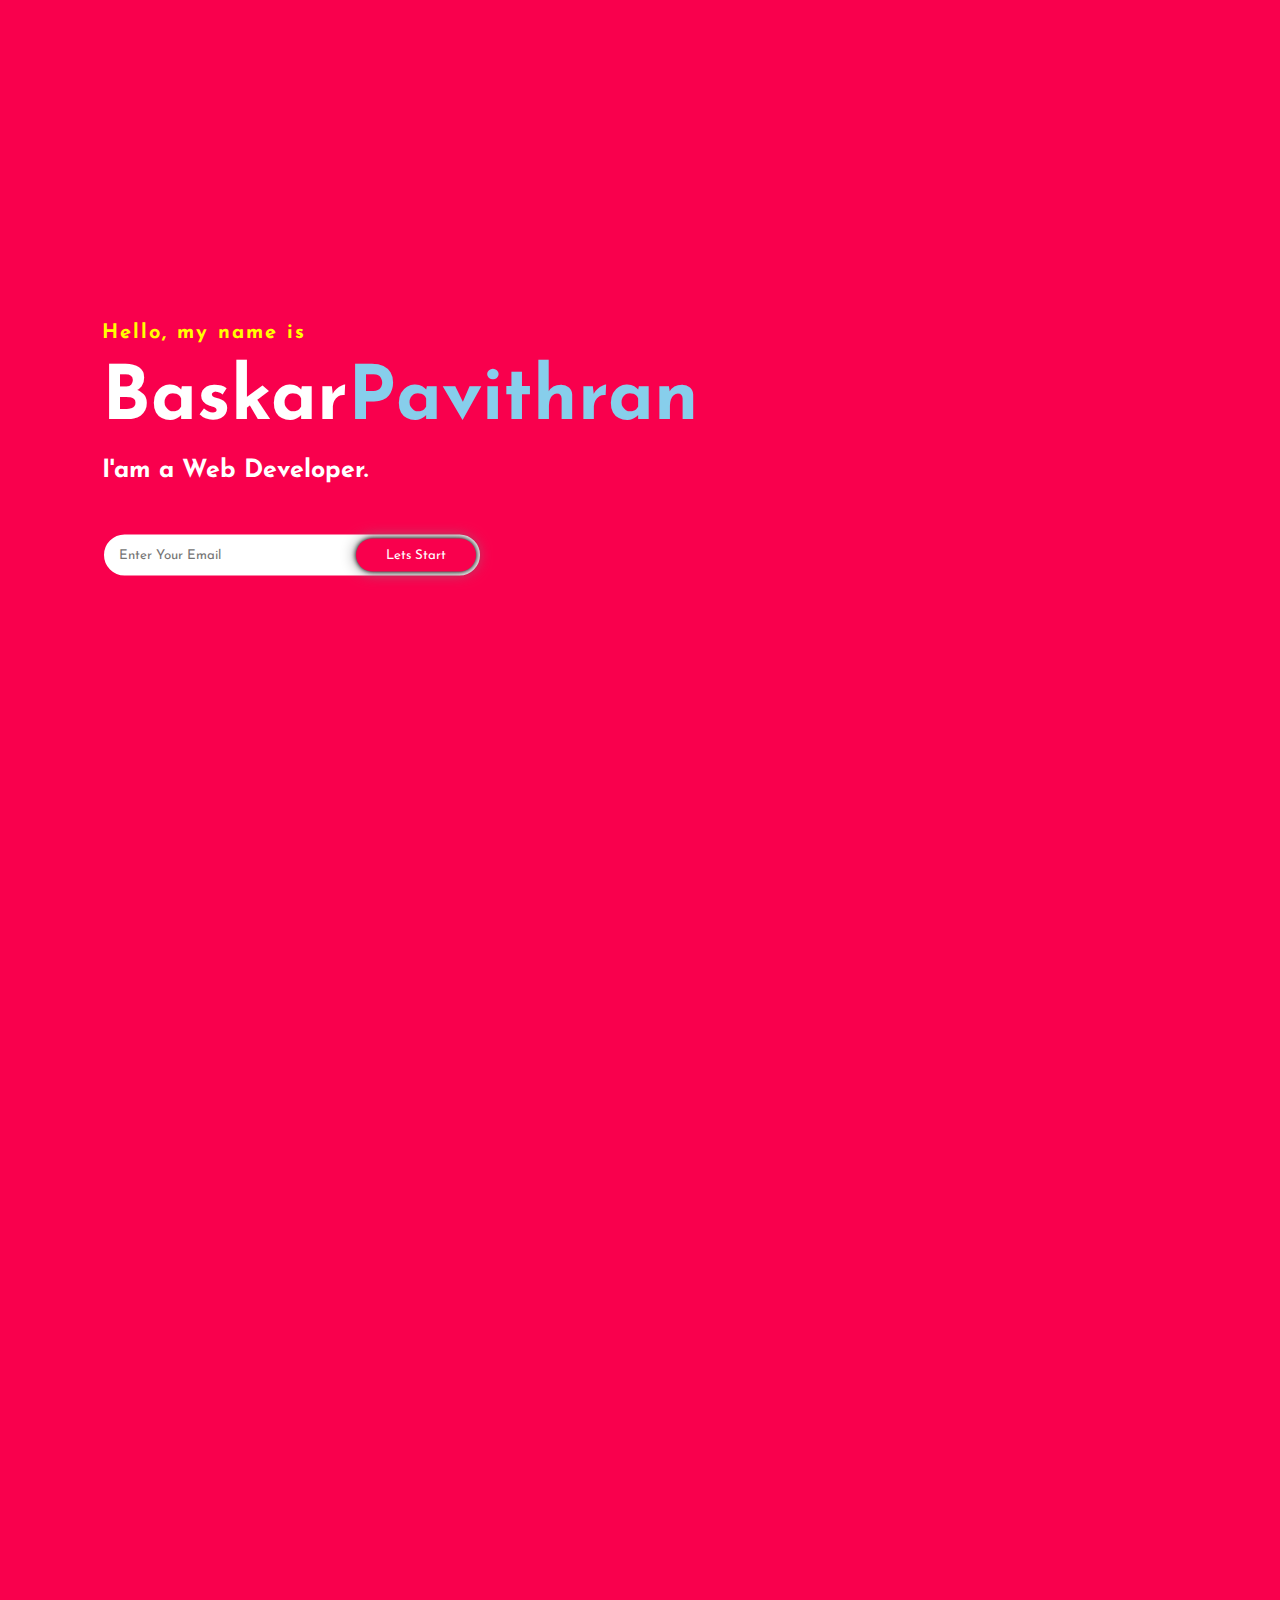
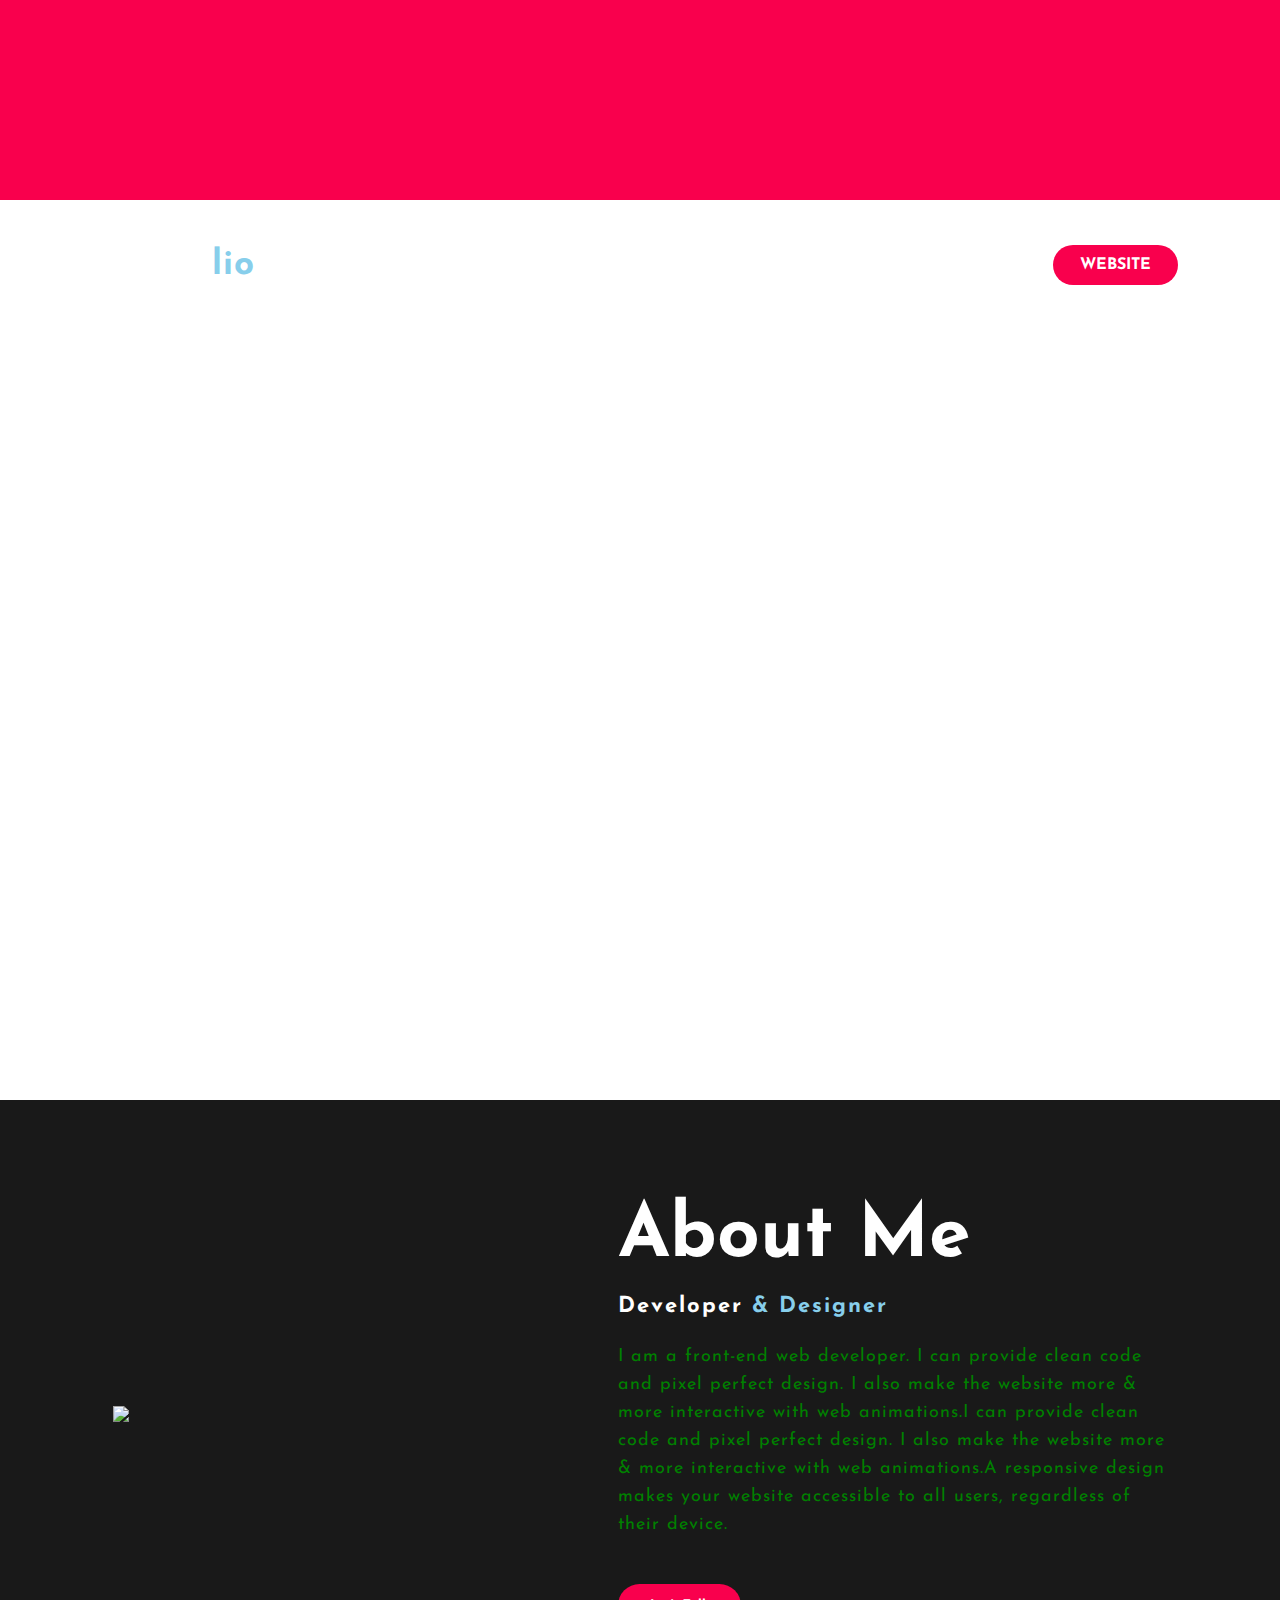
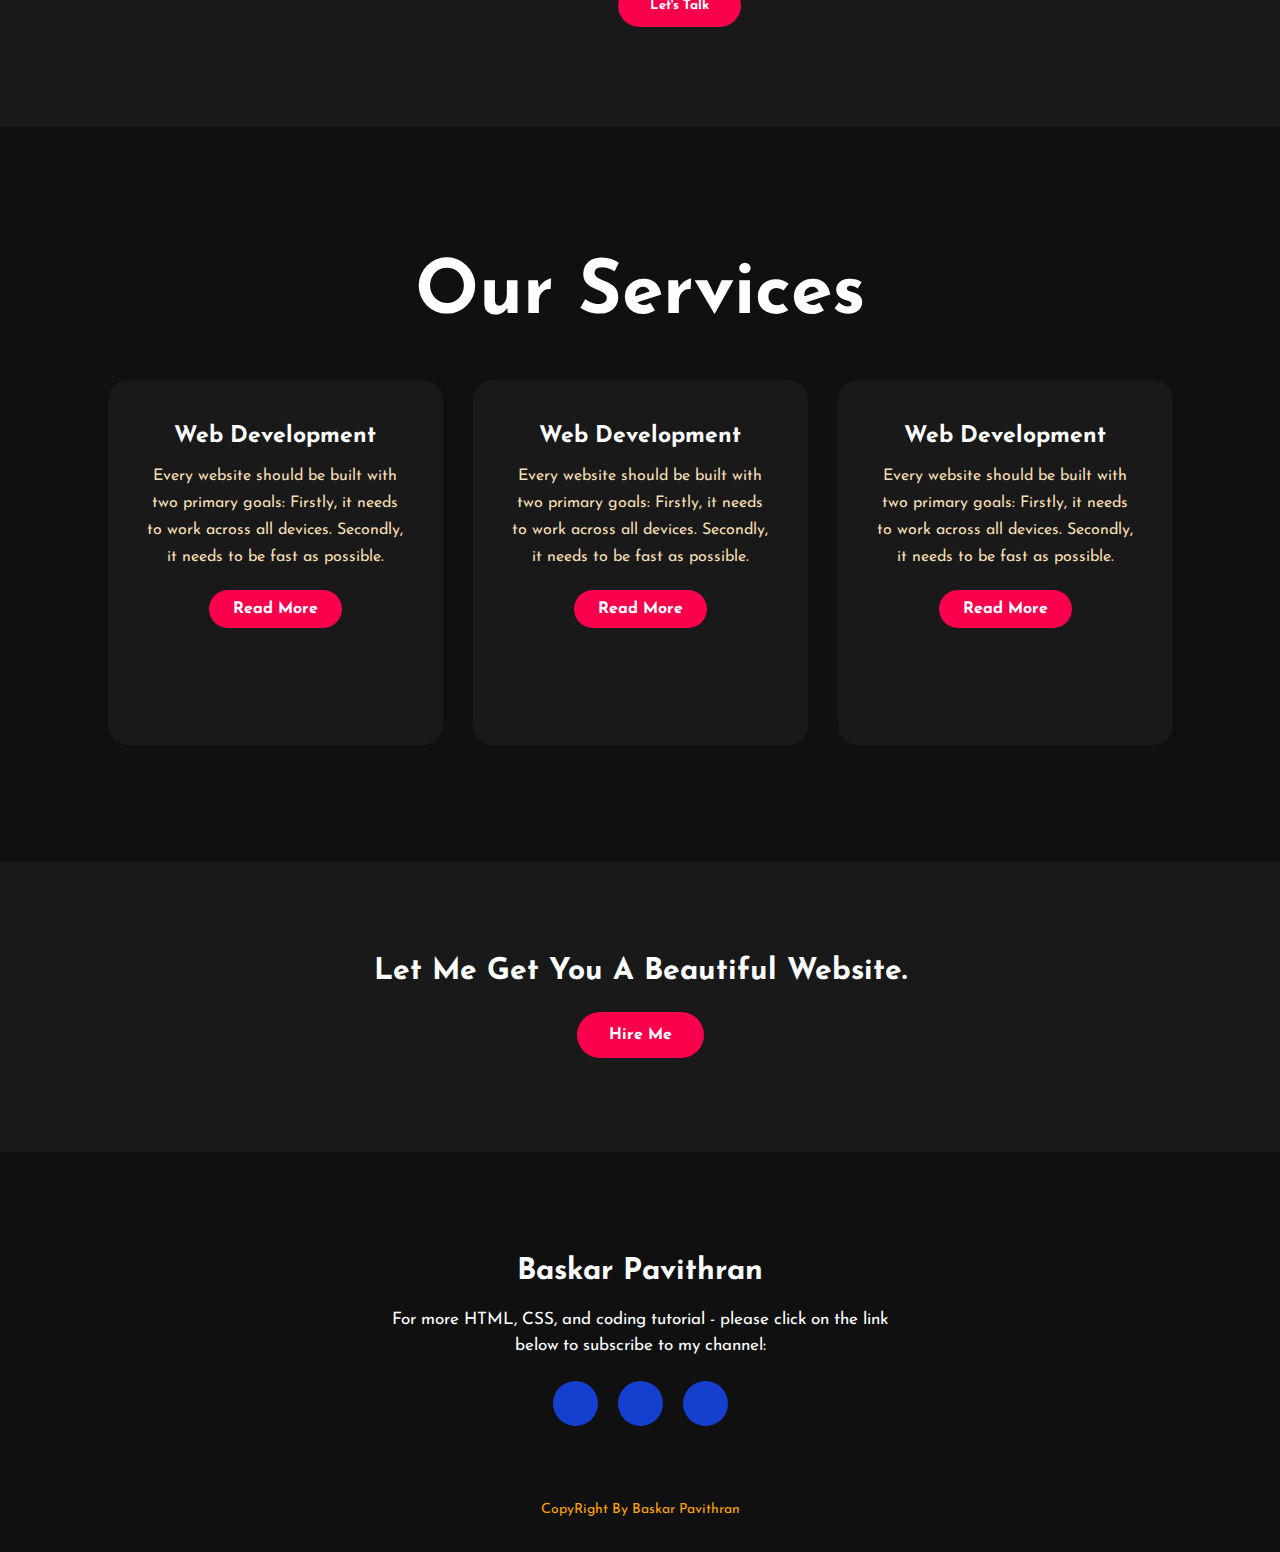
==== index.html @ 97db80b8 "Update index.html" ====
<!DOCTYPE html>
<html>
<head>
	<title>Portfolio website</title>
	<link rel="stylesheet" type="text/css" href="css/style.css">

	<link rel="preconnect" href="https://fonts.gstatic.com">
 <div id="particles-js"></div>
 <div id="particles-js"></div>
<script type="text/javascript" src="particles.js"></script>
<script type="text/javascript" src="app.js"></script>
	 <link href="https://fonts.googleapis.com/css2?family=Josefin+Sans:ital,wght@0,100;0,200;0,300;0,400;0,500;0,600;0,700;1,100;1,200;1,300;1,400;1,500;1,600;1,700&display=swap" rel="stylesheet">
 
  <link rel="stylesheet" href="https://cdnjs.cloudflare.com/ajax/libs/font-awesome/5.15.3/css/all.min.css" integrity="sha512-iBBXm8fW90+nuLcSKlbmrPcLa0OT92xO1BIsZ+ywDWZCvqsWgccV3gFoRBv0z+8dLJgyAHIhR35VZc2oM/gI1w==" crossorigin="anonymous" referrerpolicy="no-referrer" />

</head>
<body>
	<!----hero Section start---->

	<div class="hero">
		<nav>
			<h2 class="logo">Portfo<span>lio</span></h2>
			<ul>
				<li><a href="#">Home</a></li>
				<li><a href="#">About Us</a></li>
				<li><a href="#">Services</a></li>
				<li><a href="#">Skills</a></li>
				<li><a href="#">Contact Us</a></li>
			</ul>
			<a href="#" class="btn">WEBSITE</a>
		</nav>

		<div class="content">
			<h4>Hello, my name is</h4>
			<h1>Baskar<span>Pavithran</span></h1>
			<h3>I'am a Web Developer.</h3>
			<div class="newslatter">
				<form>
					<input type="email" name="email" id="mail" placeholder="Enter Your Email">
					<input type="submit" name="submit" value="Lets Start">
				</form>
			</div>
		</div>
	</div>

	<!----About section start---->
	<section class="about">
		<div class="main">
			<img src="img/main-img.JPEG">
			<div class="about-text">
				<h2>About Me</h2>
				<h5>Developer <span>& Designer</span></h5>
				<p>I am a front-end web developer. I can provide clean code and pixel perfect design. I also make the website more & more interactive with web animations.I can provide clean code and pixel perfect design. I also make the website more & more interactive with web animations.A responsive design makes your website accessible to all users, regardless of their device.</p>
				<button type="button">Let's Talk</button>
			</div>
		</div>
	</section>

	<!-----service section start----------->
	<div class="service">
		<div class="title">
			<h2>Our Services</h2>
		</div>

		<div class="box">
			<div class="card">
				<i class="fas fa-bars"></i>
				<h5>Web Development</h5>
				<div class="pra">
					<p>Every website should be built with two primary goals: Firstly, it needs to work across all devices. Secondly, it needs to be fast as possible.</p>

					<p style="text-align: center;">
						<a class="button" href="#">Read More</a>
					</p>
				</div>
			</div>

			<div class="card">
				<i class="far fa-user"></i>
				<h5>Web Development</h5>
				<div class="pra">
					<p>Every website should be built with two primary goals: Firstly, it needs to work across all devices. Secondly, it needs to be fast as possible.</p>

					<p style="text-align: center;">
						<a class="button" href="#">Read More</a>
					</p>
				</div>
			</div>

			<div class="card">
				<i class="far fa-bell"></i>
				<h5>Web Development</h5>
				<div class="pra">
					<p>Every website should be built with two primary goals: Firstly, it needs to work across all devices. Secondly, it needs to be fast as possible.</p>

					<p style="text-align: center;">
						<a class="button" href="#">Read More</a>
					</p>
				</div>
			</div>
		</div>
	</div>

	<!------Contact Me------>
	<div class="contact-me">
		<p>Let Me Get You A Beautiful Website.</p>
		<a class="button-two" href="#">Hire Me</a>
	</div>

	<!------footer start--------->
	<footer>
		<p>Baskar Pavithran</p>
		<p>For more HTML, CSS, and coding tutorial - please click on the link below to subscribe to my channel:</p>
		<div class="social">
			<a href="#"><i class="fab fa-facebook-f"></i></a>
			<a href="#"><i class="fab fa-instagram"></i></a>
			<a href="#"><i class="fab fa-dribbble"></i></a>
		</div>
		<p class="end">CopyRight By  Baskar Pavithran</p>
	</footer>
</body>
</html>
---- css/style.css ----
*{
	padding: 0;
	margin: 0;
	font-family: 'Josefin Sans', sans-serif;
	box-sizing: border-box;
}
.hero{
	height: 100vh;
	width: 100%;
	background-image: url(https://coolbackgrounds.io/images/backgrounds/index/compute-ea4c57a4.png);
	background-size: cover;
	background-position: center;
}
body{
	margin:0;
	padding: 0;
	height: 100vh;

}
#particles-js{
	height: 100%;
	background: #f9004d;
}
nav{
	display: flex;
	align-items: center;
	justify-content: space-between;
	padding-top: 45px;
	padding-left: 8%;
	padding-right: 8%;
}
.logo{
	color: white;
	font-size: 35px;
	letter-spacing: 1px;
	cursor: pointer;
}
span{
	color: skyblue;
}
nav ul li{
	list-style-type: none;
	display: inline-block;
	padding: 10px  25px;
}
nav ul li a{
	color: white;
	text-decoration: none;
	font-weight: bold;
	text-transform: capitalize;
}
nav ul li a:hover{
	color: #f9004d;
	transition: .4s;
}
.btn{
	background-color:#f9004d;
	color: white;
	text-decoration: none;
	border: 2px solid transparent;
	font-weight: bold;
	padding: 10px 25px;
	border-radius: 30px;
	transition: transform .4s; 
}
.btn:hover{
	transform: scale(1.2);
}
.content{
	position: absolute;
	top: 50%;
	left:8%;
	transform: translateY(-50%);
}
h1{
	color: white;
	margin: 20px 0px 20px;
	font-size: 75px;
}
h3{
	color: white;
	font-size: 25px;
	margin-bottom: 50px;
}
h4{
	color: yellow;
	letter-spacing: 2px;
	font-size: 20px;
}
.newslatter form{
	width: 380px;
	max-width: 100%;
	position: relative;
}
.newslatter form input:first-child{
	display: inline-block;
	width: 100%;
	padding: 14px 130px 14px 15px;
	border: 2px solid #f9004d;
	outline: none;
	border-radius: 30px;
}
.newslatter form input:last-child{
	position: absolute;
	display: inline-block;
	outline: none;
	border: none;
	padding: 10px 30px;
	border-radius: 30px;
	background-color:#f9004d;
	color: white;
	box-shadow: 0px 0px 5px #000, 0px 0px 15px #858585;
	top: 6px;
	right: 6px; 
}

.about{
	width: 100%;
	padding: 100px 0px;
	background-color: #191919;
}
.about img{
	height: auto;
	width: 430px;
}
.about-text{
	width: 550px;
}
.main{
	width: 1130px;
	max-width: 95%;
	margin: 0 auto;
	display: flex;
	align-items: center;
	justify-content: space-around;
}
.about-text h2{
	color: white;
	font-size: 75px;
	text-transform: capitalize;
	margin-bottom: 20px;
}
.about-text h5{
	color: white;
	letter-spacing: 2px;
	font-size: 22px;
	margin-bottom: 25px;
	text-transform: capitalize;
}
.about-text p{
	color: green;
	letter-spacing: 1px;
	line-height: 28px;
	font-size: 18px;
	margin-bottom: 45px;
}
button{
	background-color:#f9004d;
	color: white;
	text-decoration: none;
	border: 2px solid transparent;
	font-weight: bold;
	padding: 13px 30px;
	border-radius: 30px;
	transition: .4s; 
}
button:hover{
	background-color: transparent;
	border: 2px solid #f9004d;
	cursor: pointer;
}

.service{
	background: #101010;
	width: 100%;
	padding: 100px 0px;
}
.title h2{
	color: white;
	font-size: 75px;
	width: 1130px;
	margin: 30px auto;
	text-align: center;
}
.box{
	display: flex;
	justify-content: center;
	align-items: center;
	min-height: 400px;
}
.card{
	height: 365px;
	width: 335px;
	padding: 20px 35px;
	background: #191919;
	border-radius: 20px;
	margin: 15px;
	position: relative;
	overflow: hidden;
	text-align: center;
}
.card i{
	font-size: 50px;
	display: block;
	text-align: center;
	margin: 25px 0px;
	color: #f9004d;

}
h5{
	color: white;
	font-size: 23px;
	margin-bottom: 15px;
}
.pra p{
	color: wheat;
	font-size: 16px;
	line-height: 27px;
	margin-bottom: 25px;
}
.card .button{
	background-color:#f9004d;
	color: white;
	text-decoration: none;
	border: 2px solid transparent;
	font-weight: bold;
	padding: 9px 22px;
	border-radius: 30px;
	transition: .4s; 
}
.card .button:hover{
	background-color: transparent;
	border: 2px solid #f9004d;
	cursor: pointer;
}
.contact-me{
	width: 100%;
	height: 290px;
	background: #191919;
	display: flex;
	align-items: center;
	flex-direction: column;
	justify-content: center;
}
.contact-me p{
	color: white;
	font-size: 30px;
	font-weight: bold;
	margin-bottom: 25px;
}
.contact-me .button-two{
	background-color:#f9004d;
	color: white;
	text-decoration: none;
	border: 2px solid transparent;
	font-weight: bold;
	padding: 13px 30px;
	border-radius: 30px;
	transition: .4s; 
}
.contact-me .button-two:hover{
	background-color: transparent;
	border: 2px solid #f9004d;
	cursor: pointer;
}
footer{
	position: relative;
	width: 100%;
	height: 400px;
	background: #101010;
	display: flex;
	flex-direction: column;
	align-items: center;
	justify-content: center;
}
footer p:nth-child(1){
	font-size: 30px;
	color: white;
	margin-bottom: 20px;
	font-weight: bold;
}
footer p:nth-child(2){
	color: white;
	font-size: 17px;
	width: 500px;
	text-align: center;
	line-height: 26px;
}
.social{
	display: flex;
}
.social a{
	width: 45px;
	height: 45px;
	display: flex;
	align-items: center;
	justify-content: center;
	background:  #1540cf;
	border-radius: 50%;
	margin: 22px 10px;
	color: white;
	text-decoration: none;
	font-size: 20px;
}
.social a:hover{
	transform: scale(1.3);
	transition: .3s;
}
.end{
	position: absolute;
	color: orange;
	bottom: 35px;
	font-size: 14px; 
}
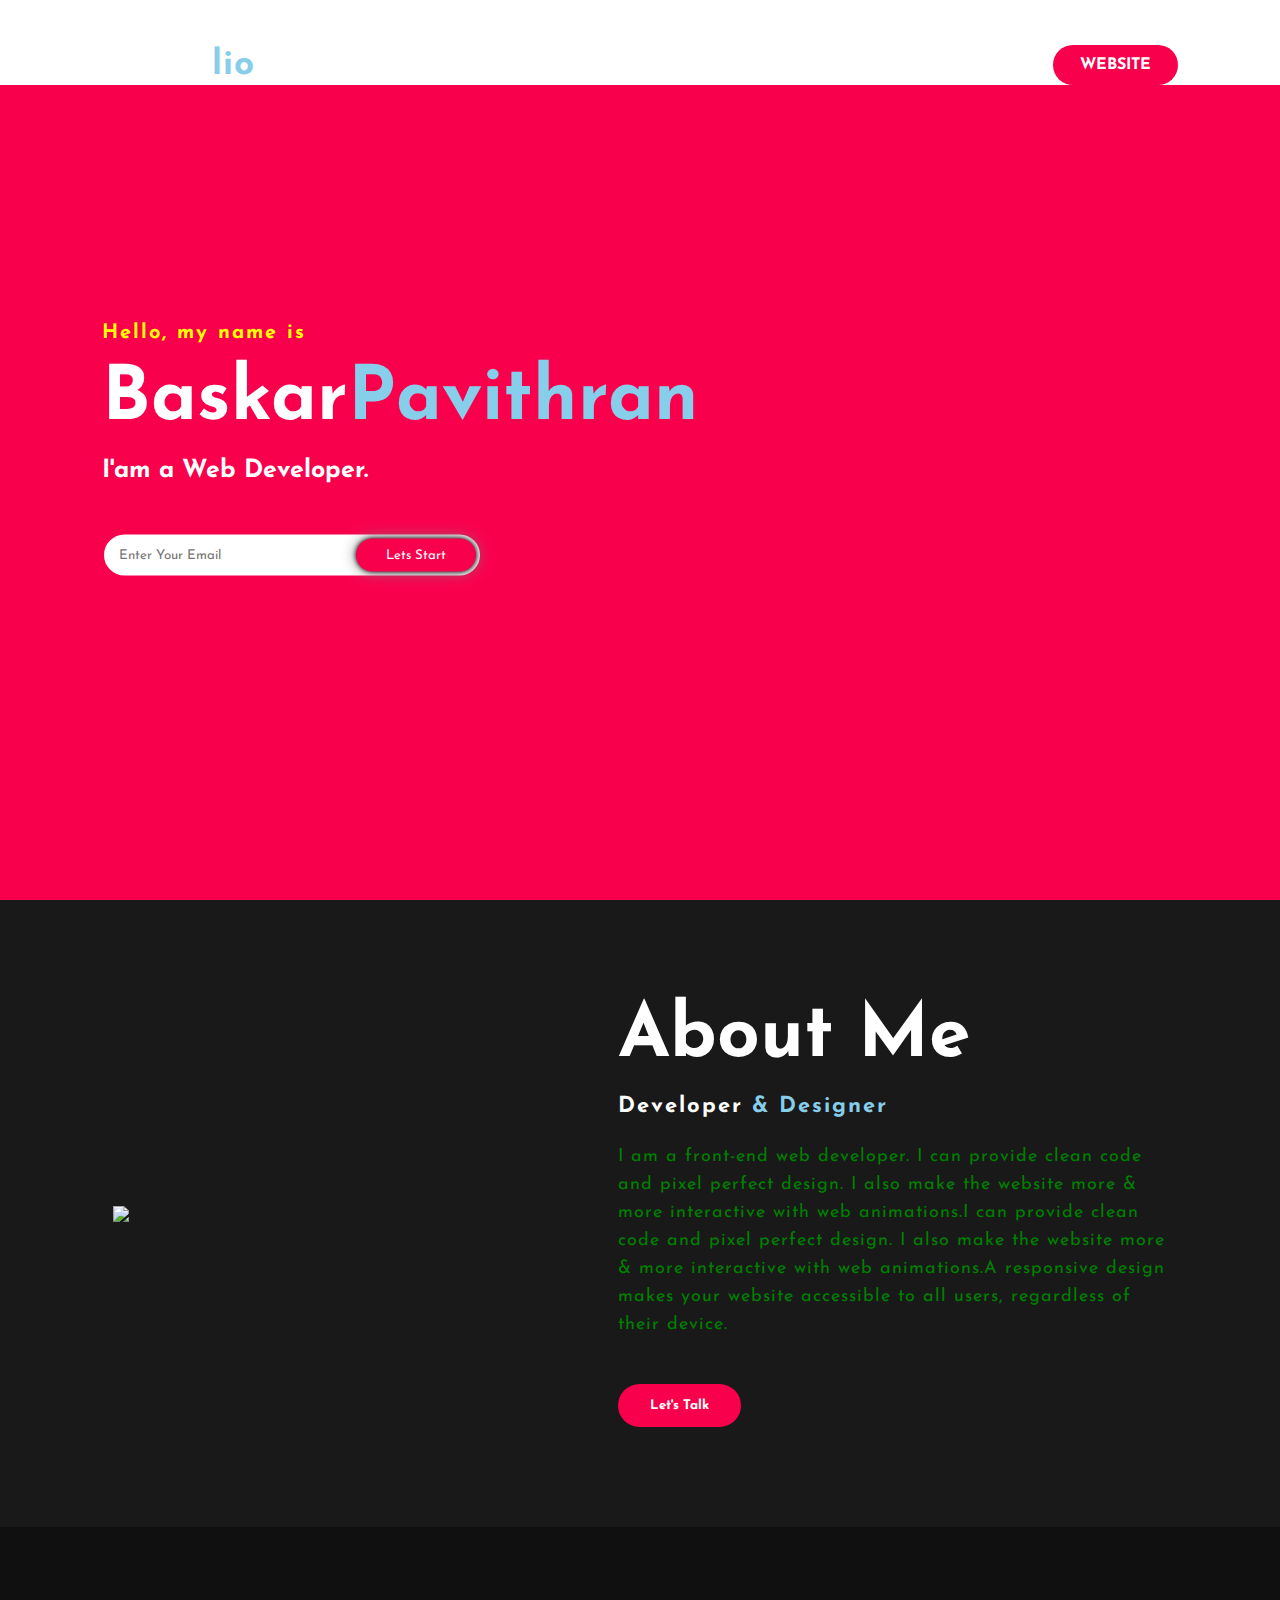
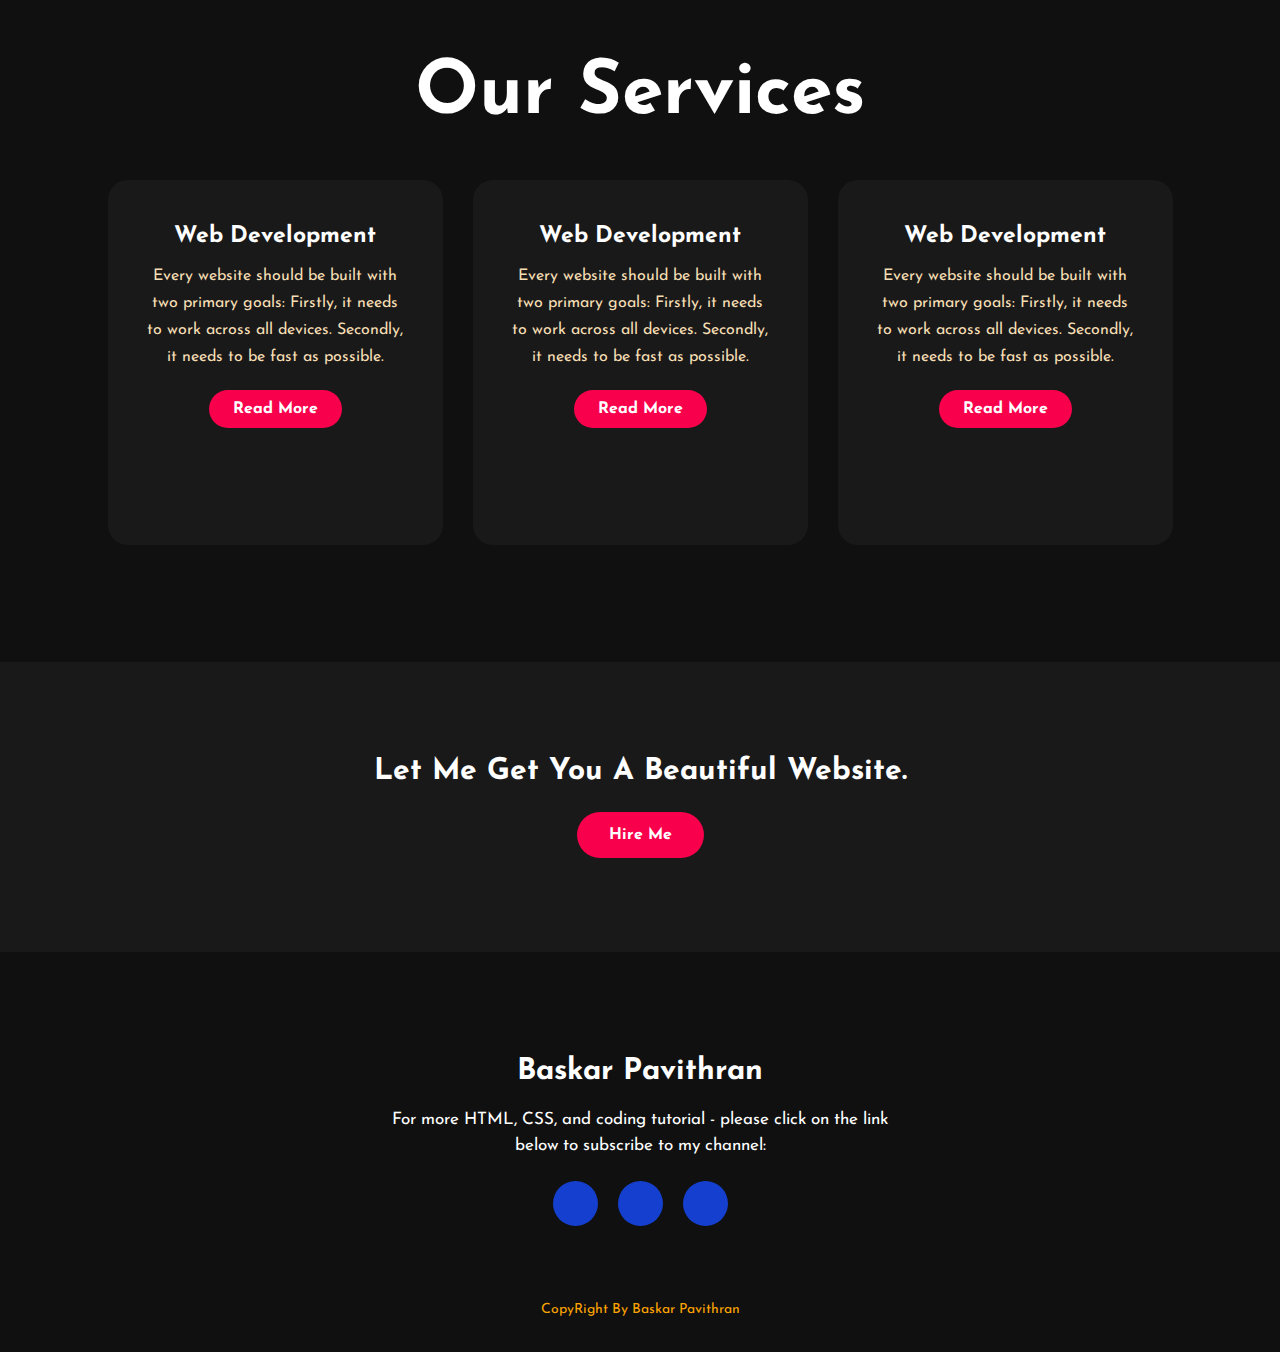
==== commit 64ec051b: "Update index.html" ====
--- a/index.html
+++ b/index.html
@@ -5,10 +5,7 @@
 	<link rel="stylesheet" type="text/css" href="css/style.css">
 
 	<link rel="preconnect" href="https://fonts.gstatic.com">
- <div id="particles-js"></div>
- <div id="particles-js"></div>
-<script type="text/javascript" src="particles.js"></script>
-<script type="text/javascript" src="app.js"></script>
+ 
 	 <link href="https://fonts.googleapis.com/css2?family=Josefin+Sans:ital,wght@0,100;0,200;0,300;0,400;0,500;0,600;0,700;1,100;1,200;1,300;1,400;1,500;1,600;1,700&display=swap" rel="stylesheet">
  
   <link rel="stylesheet" href="https://cdnjs.cloudflare.com/ajax/libs/font-awesome/5.15.3/css/all.min.css" integrity="sha512-iBBXm8fW90+nuLcSKlbmrPcLa0OT92xO1BIsZ+ywDWZCvqsWgccV3gFoRBv0z+8dLJgyAHIhR35VZc2oM/gI1w==" crossorigin="anonymous" referrerpolicy="no-referrer" />
@@ -30,6 +27,9 @@
 			<a href="#" class="btn">WEBSITE</a>
 		</nav>
 
+          <div id="particles-js"></div>
+                <script type="text/javascript" src="particles.js"></script>
+                <script type="text/javascript" src="app.js"></script>
 		<div class="content">
 			<h4>Hello, my name is</h4>
 			<h1>Baskar<span>Pavithran</span></h1>
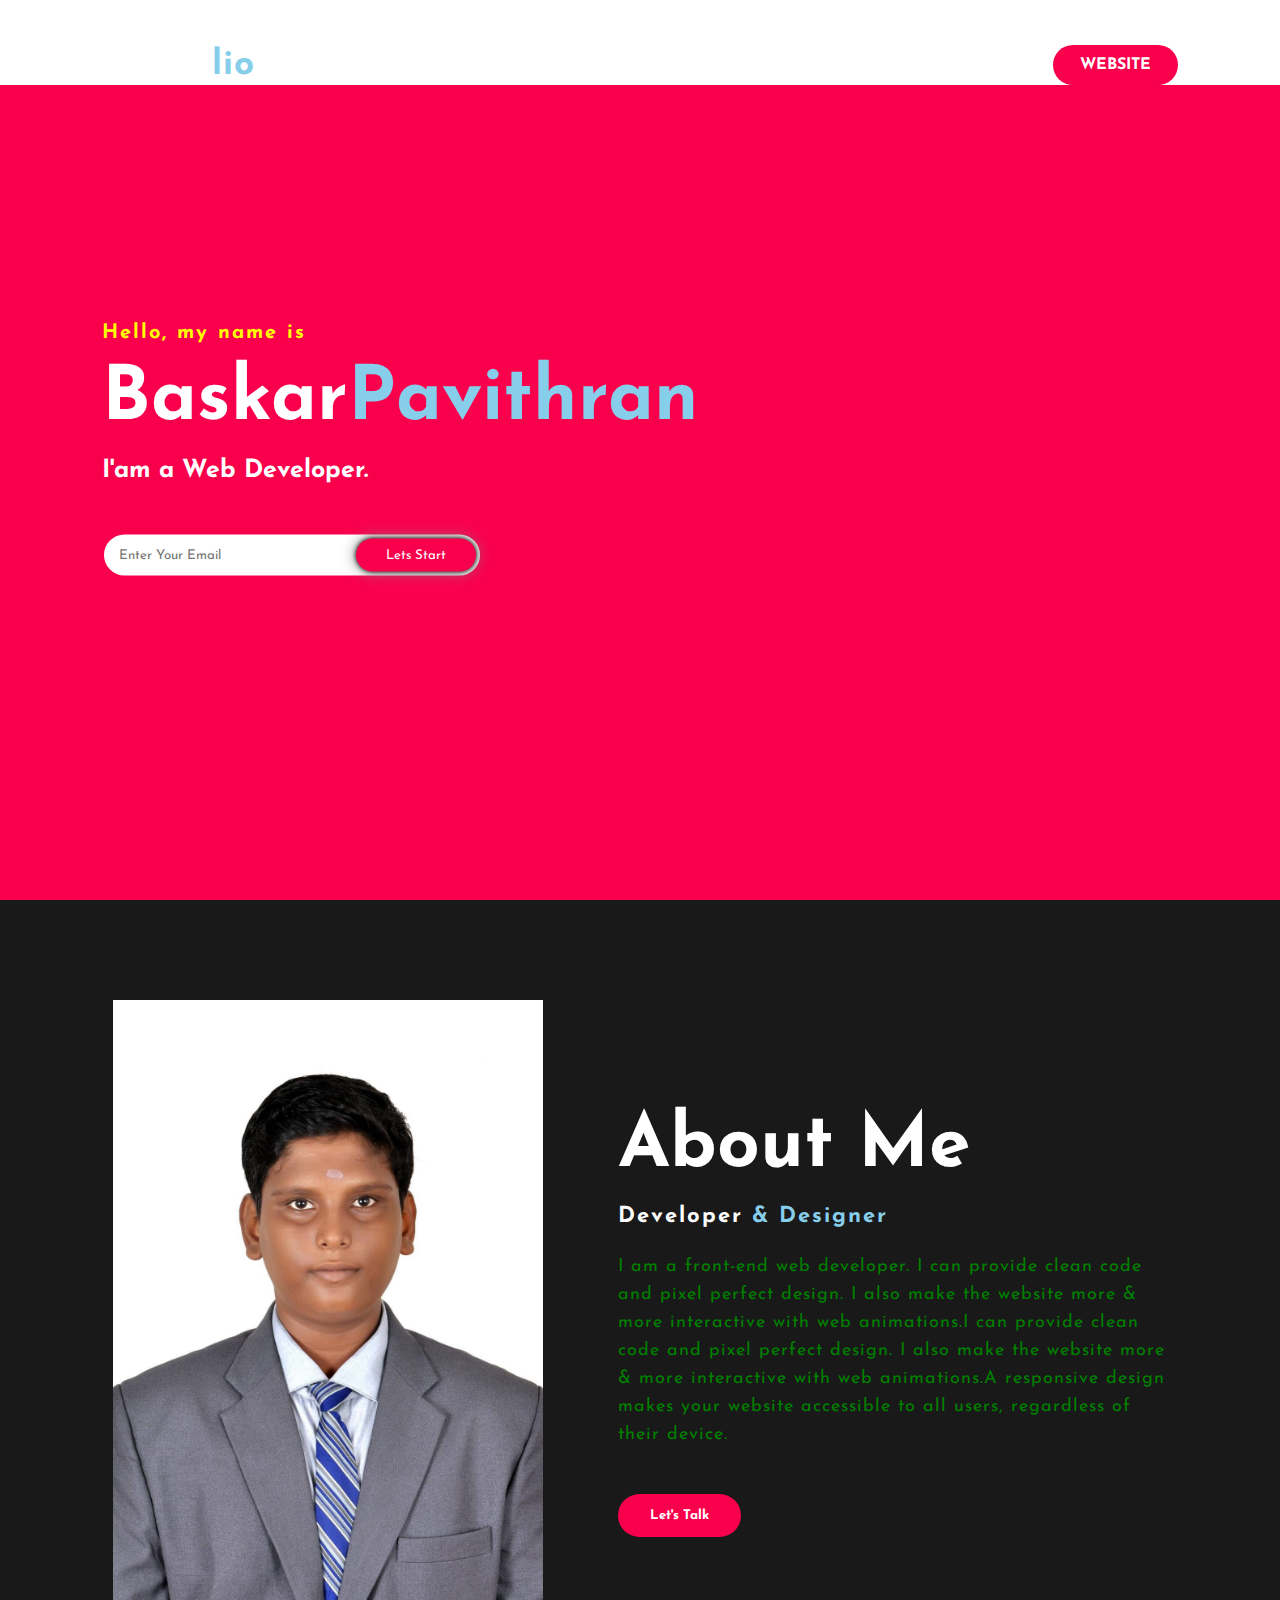
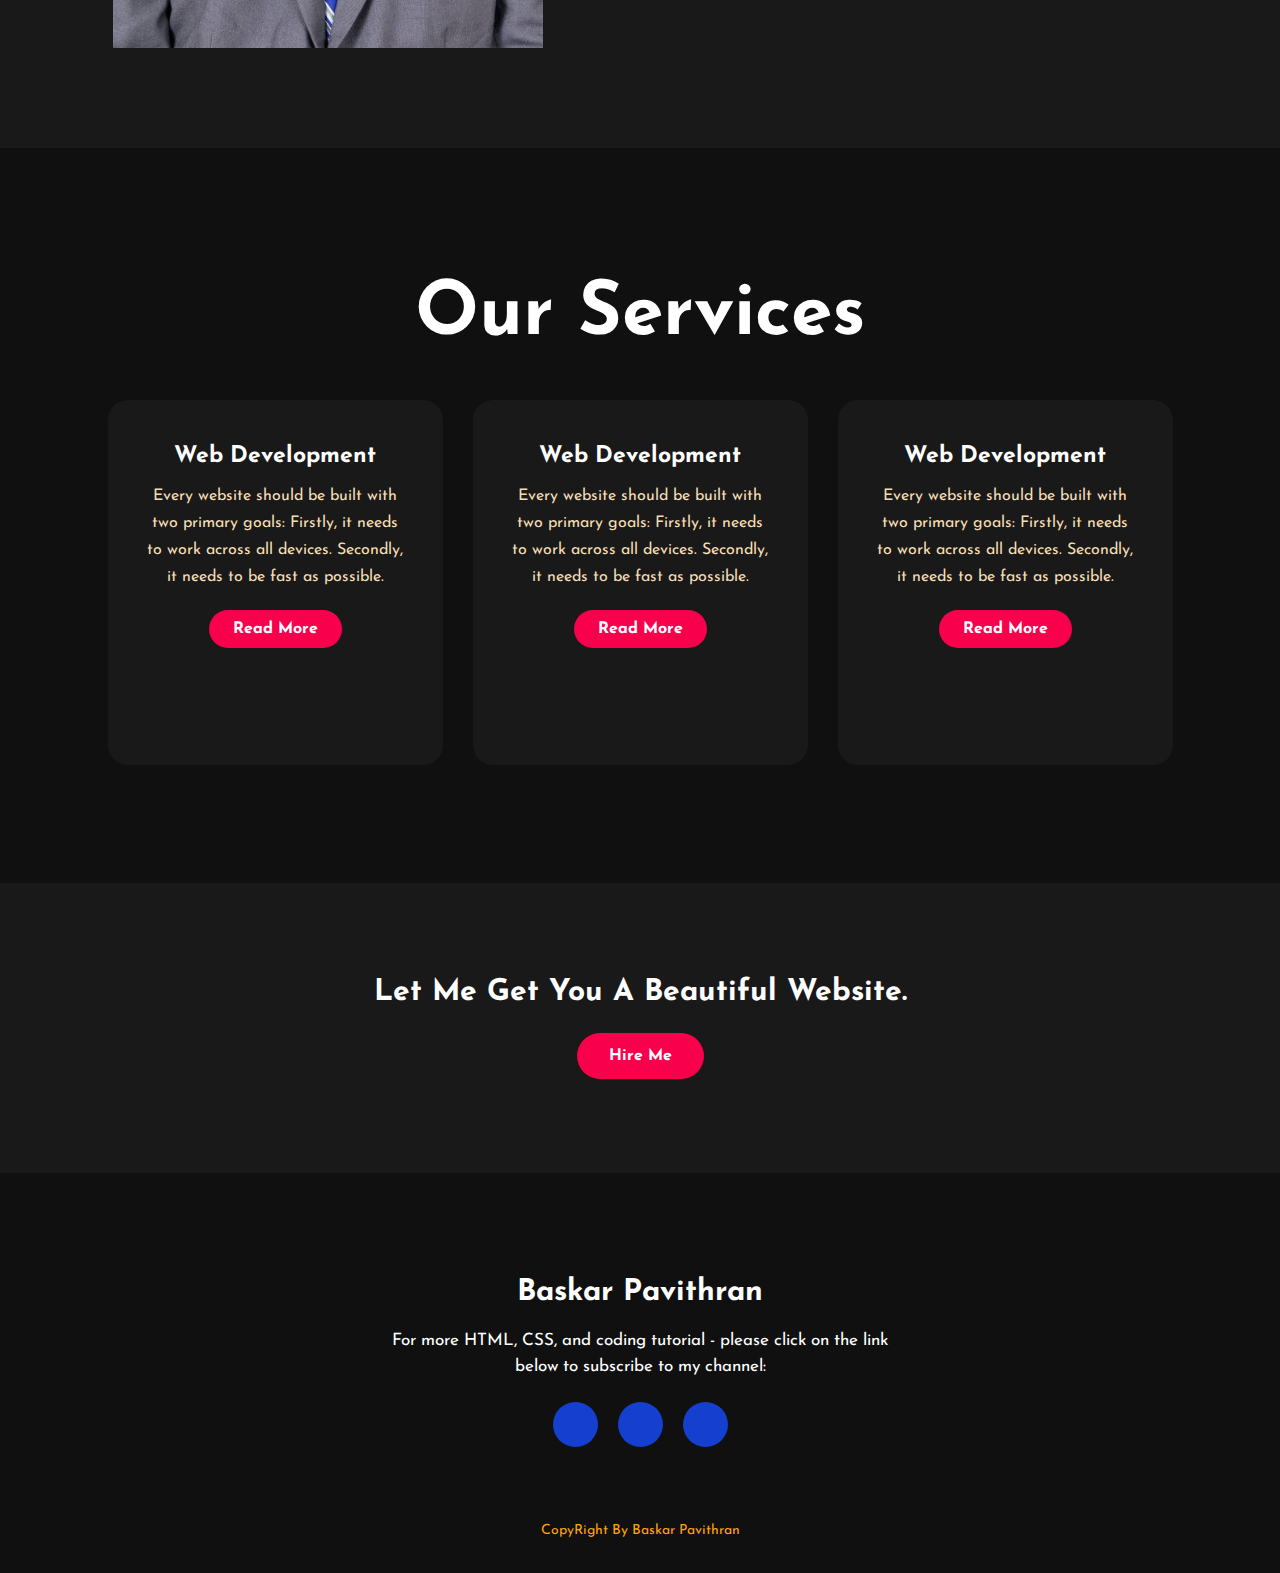
==== commit 865f1de7: "Update index.html" ====
--- a/index.html
+++ b/index.html
@@ -46,7 +46,7 @@
 	<!----About section start---->
 	<section class="about">
 		<div class="main">
-			<img src="img/main-img.JPEG">
+			<img src="img/main-img.png">
 			<div class="about-text">
 				<h2>About Me</h2>
 				<h5>Developer <span>& Designer</span></h5>
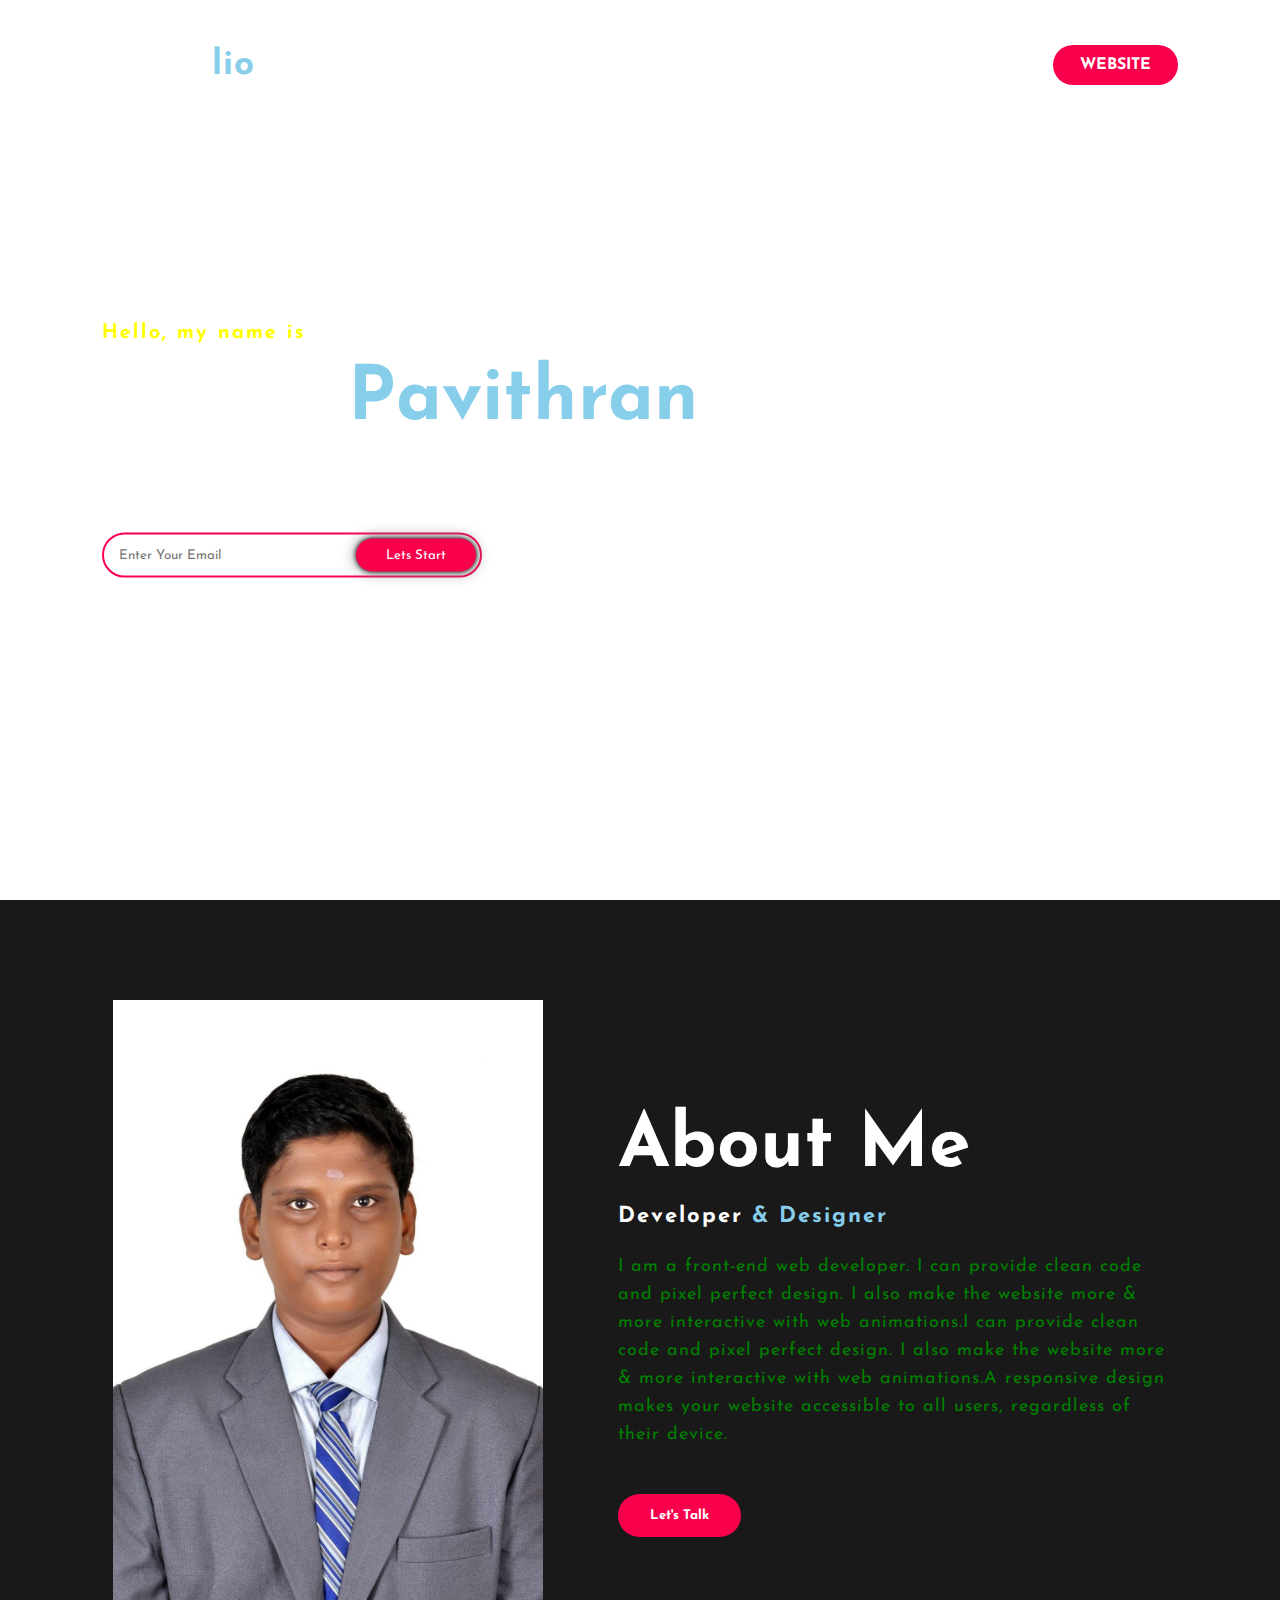
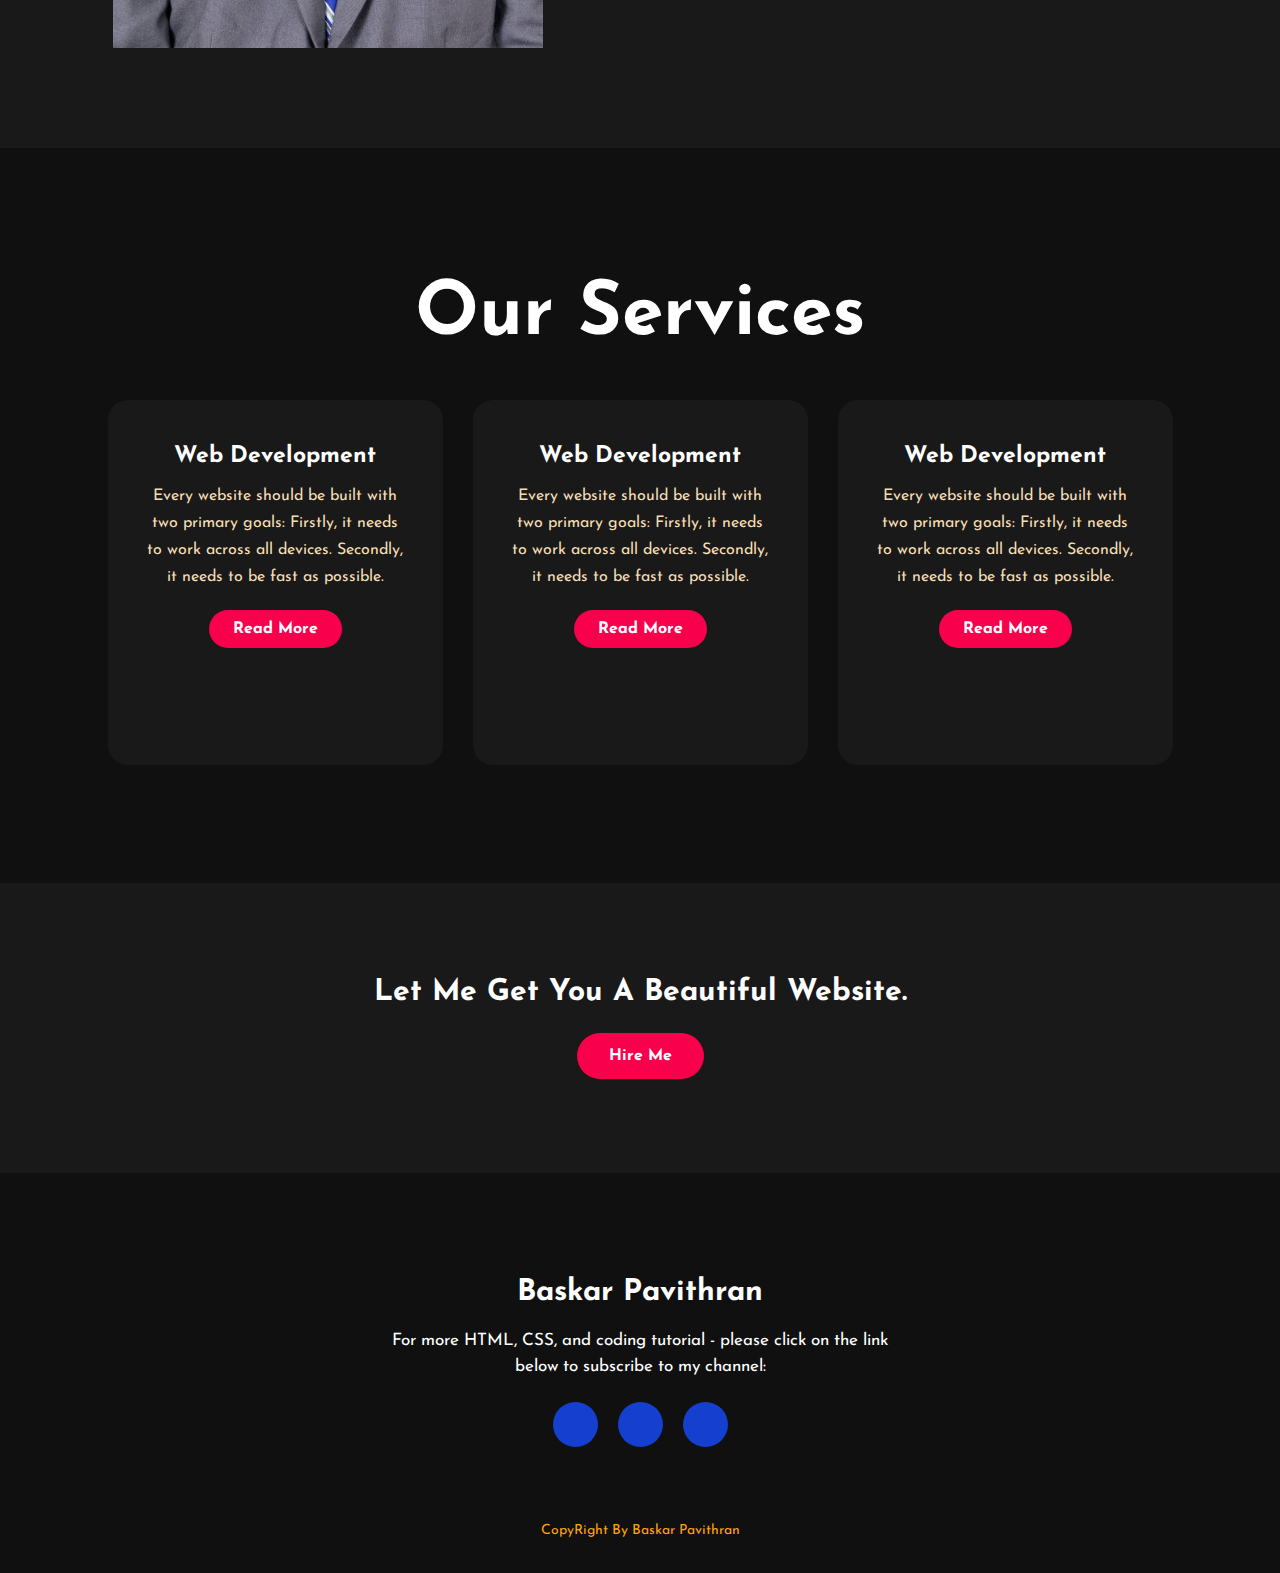
==== commit 4caad97b: "Update index.html" ====
--- a/index.html
+++ b/index.html
@@ -13,7 +13,11 @@
 </head>
 <body>
 	<!----hero Section start---->
-
+	<div id="jack">
+		  <div id="particles-js"></div>
+                <script type="text/javascript" src="particles.js"></script>
+                <script type="text/javascript" src="app.js"></script>
+		</div>
 	<div class="hero">
 		<nav>
 			<h2 class="logo">Portfo<span>lio</span></h2>
@@ -27,9 +31,7 @@
 			<a href="#" class="btn">WEBSITE</a>
 		</nav>
 
-          <div id="particles-js"></div>
-                <script type="text/javascript" src="particles.js"></script>
-                <script type="text/javascript" src="app.js"></script>
+         
 		<div class="content">
 			<h4>Hello, my name is</h4>
 			<h1>Baskar<span>Pavithran</span></h1>
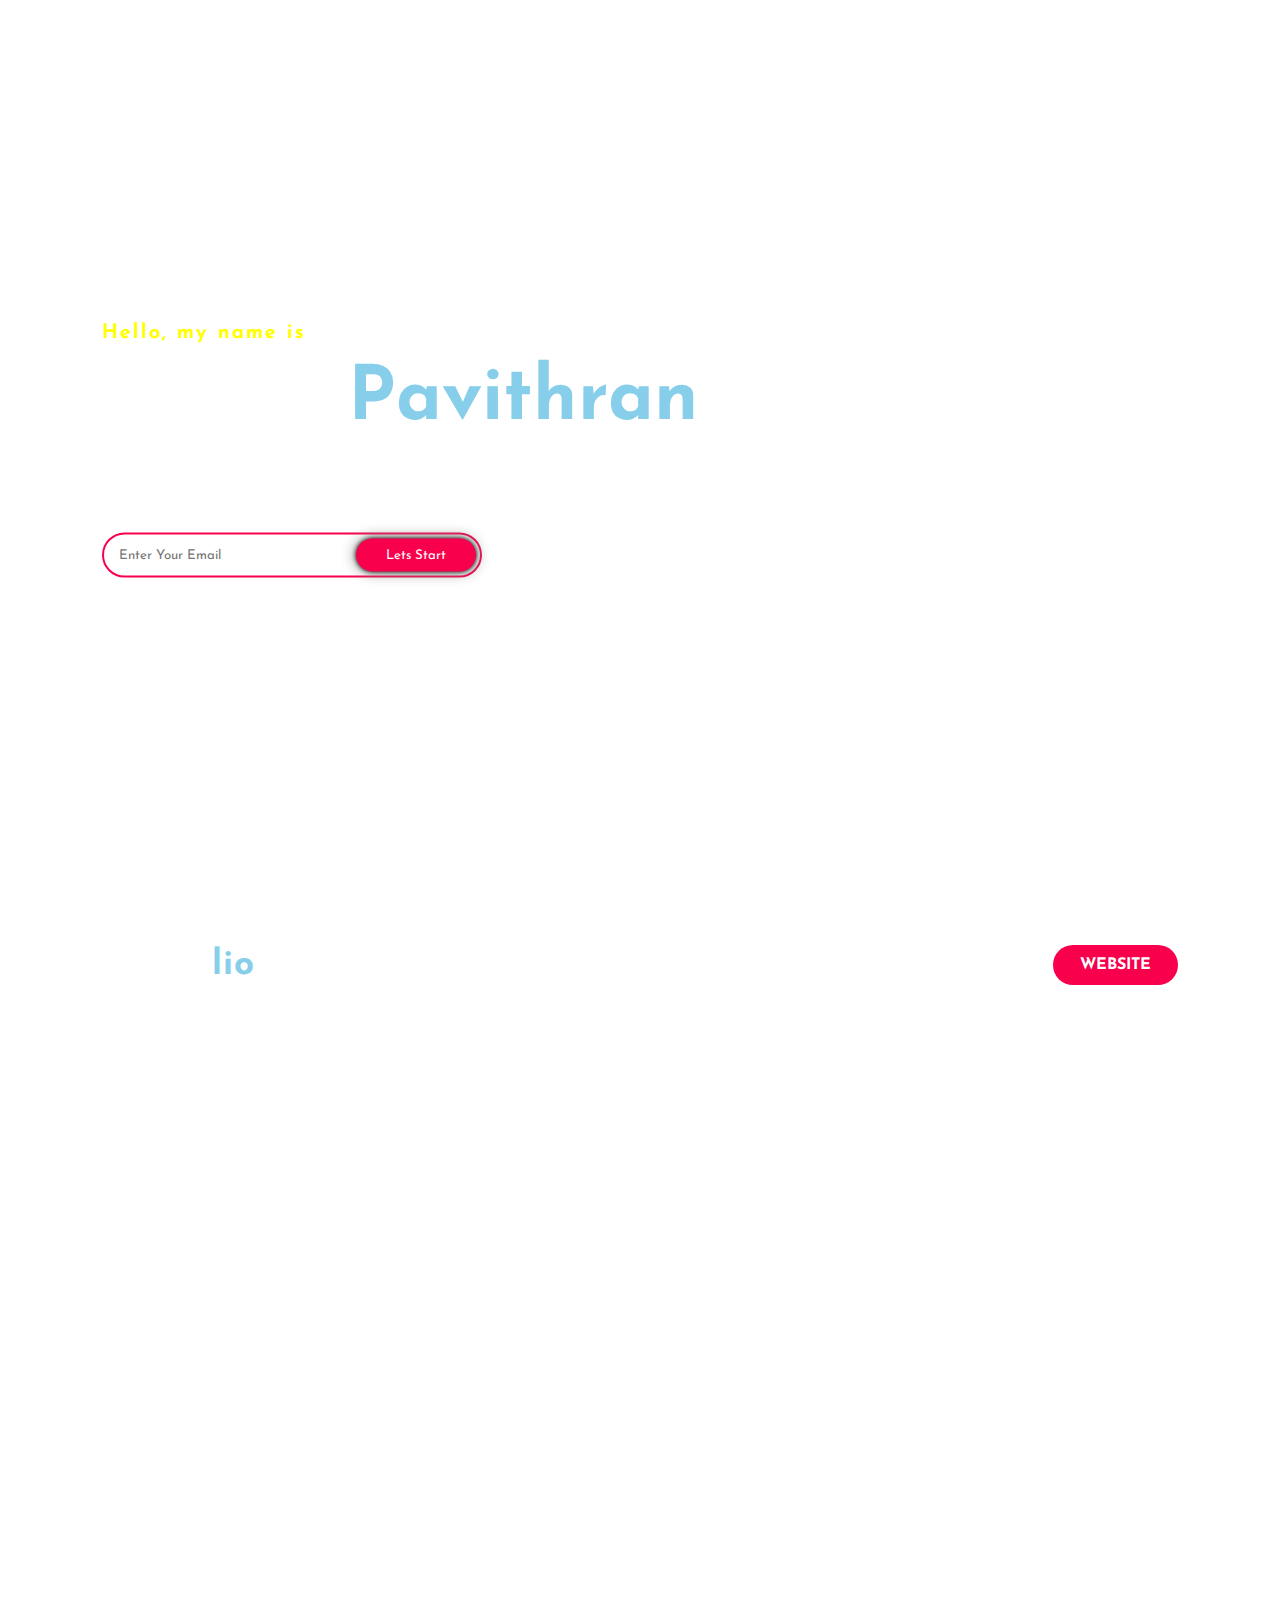
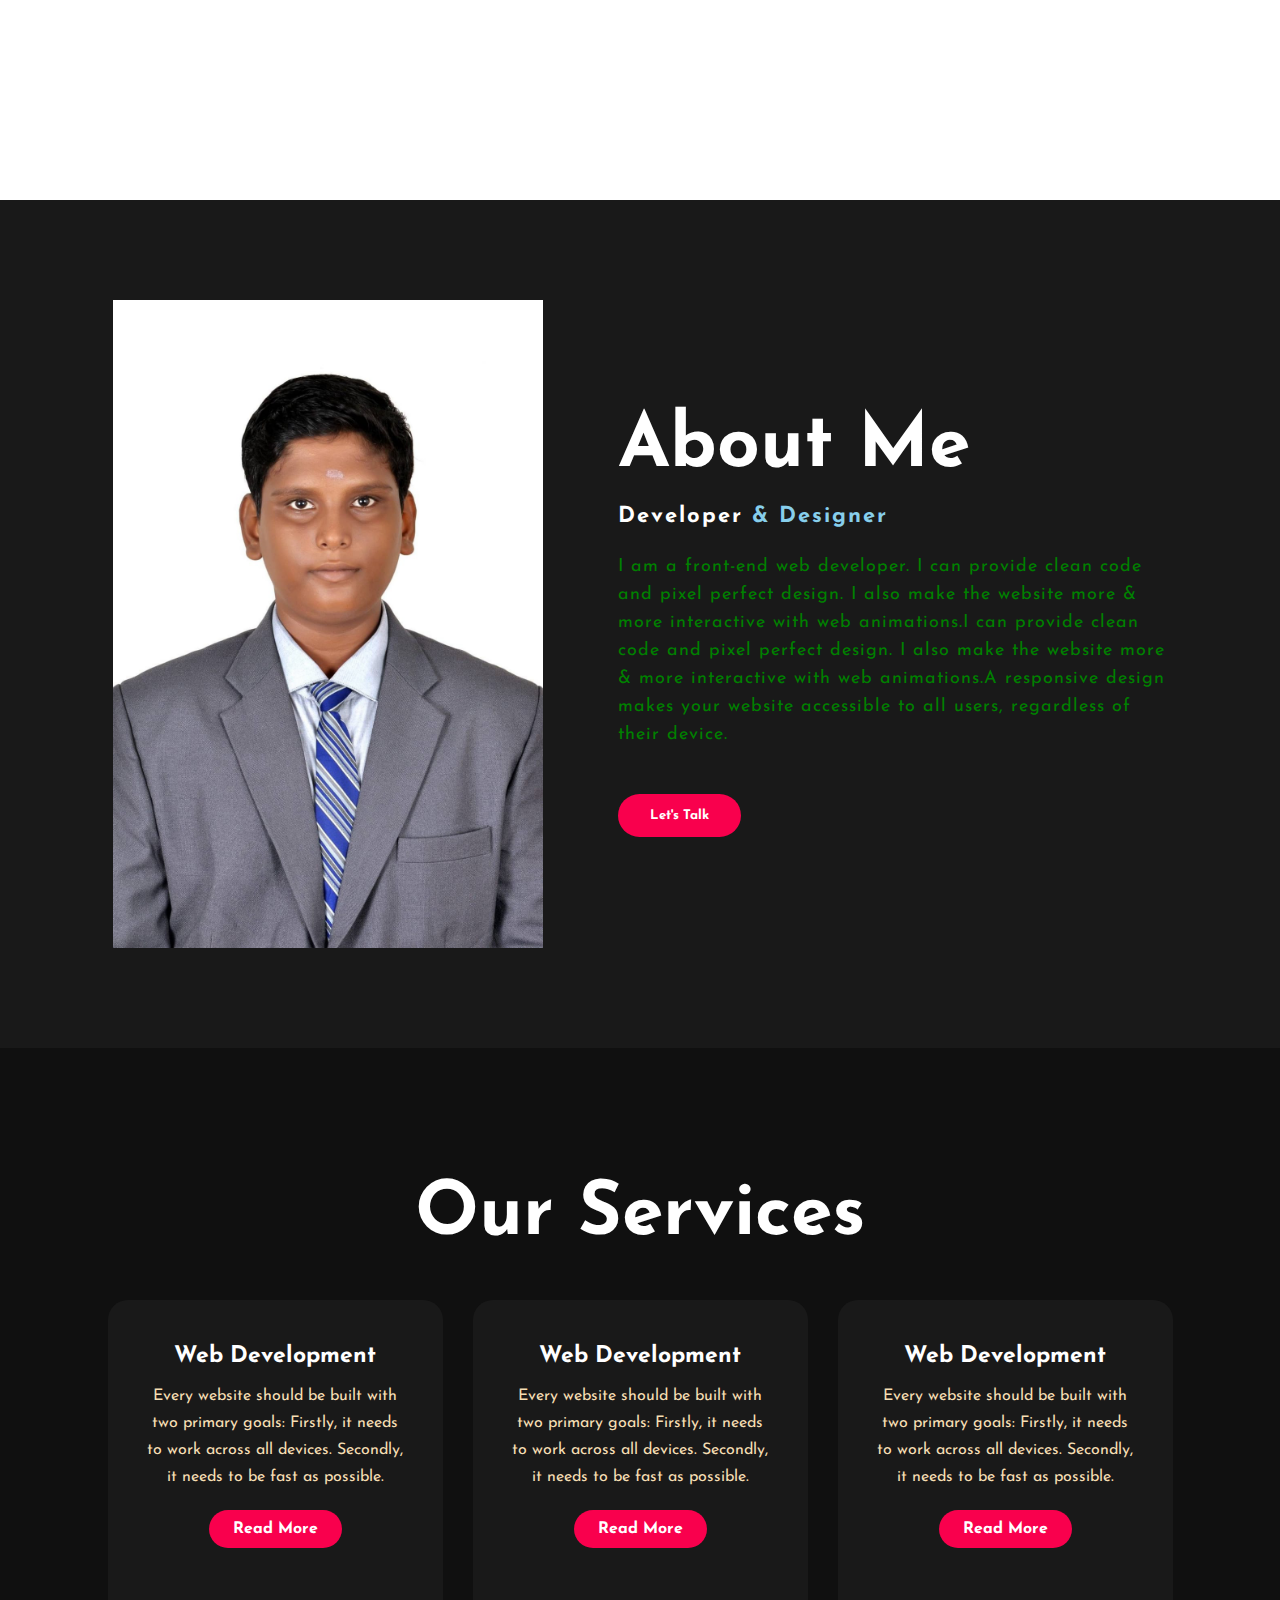
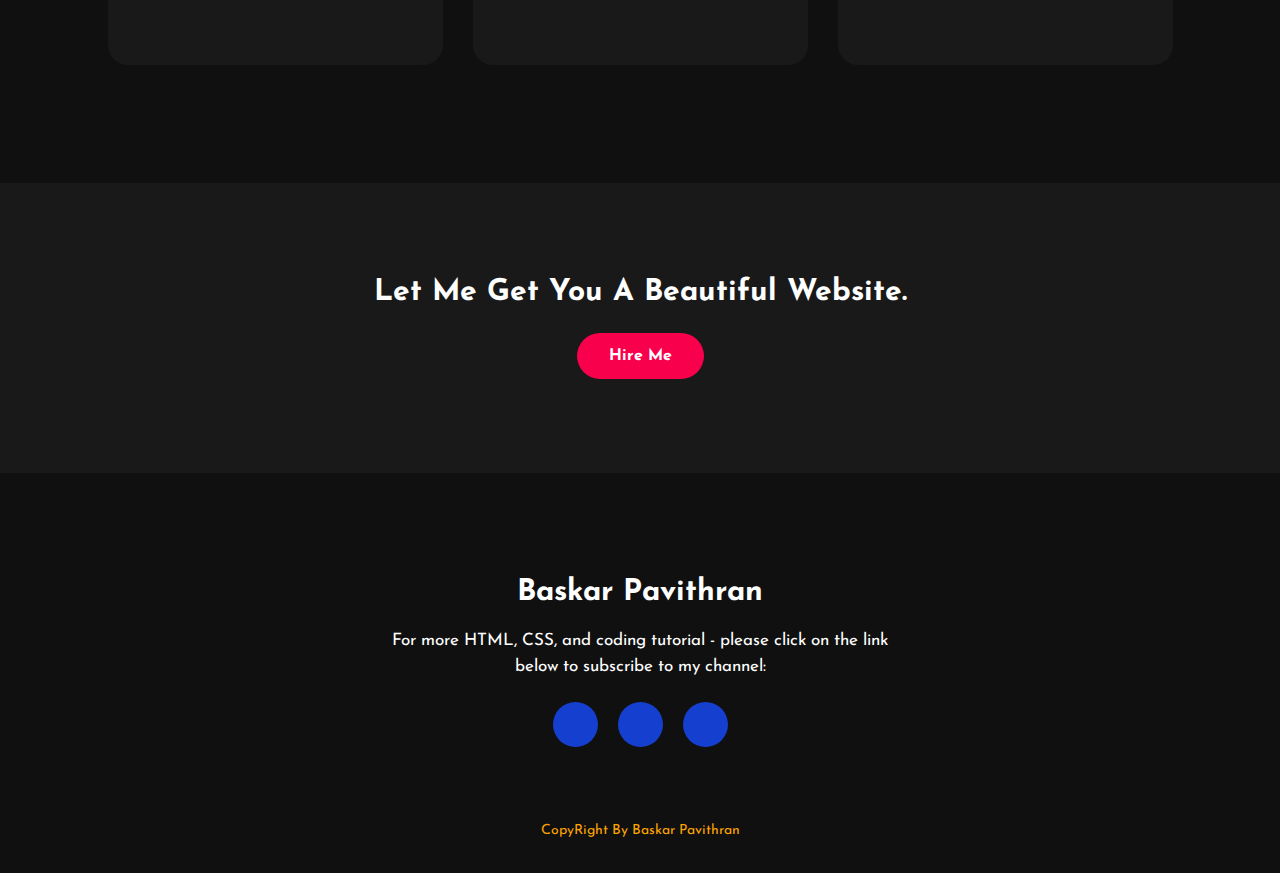
==== commit 456a51f4: "Update index.html" ====
--- a/index.html
+++ b/index.html
@@ -13,11 +13,11 @@
 </head>
 <body>
 	<!----hero Section start---->
-	<div id="jack">
+	<div id="jack"></div>
 		  <div id="particles-js"></div>
                 <script type="text/javascript" src="particles.js"></script>
                 <script type="text/javascript" src="app.js"></script>
-		</div>
+		
 	<div class="hero">
 		<nav>
 			<h2 class="logo">Portfo<span>lio</span></h2>
--- a/css/style.css
+++ b/css/style.css
@@ -11,7 +11,7 @@
 	background-size: cover;
 	background-position: center;
 }
-body{
+#jack{
 	margin:0;
 	padding: 0;
 	height: 100vh;
@@ -19,7 +19,7 @@
 }
 #particles-js{
 	height: 100%;
-	background: #f9004d;
+	background: brown;
 }
 nav{
 	display: flex;
@@ -311,4 +311,4 @@
 	color: orange;
 	bottom: 35px;
 	font-size: 14px; 
-}+}
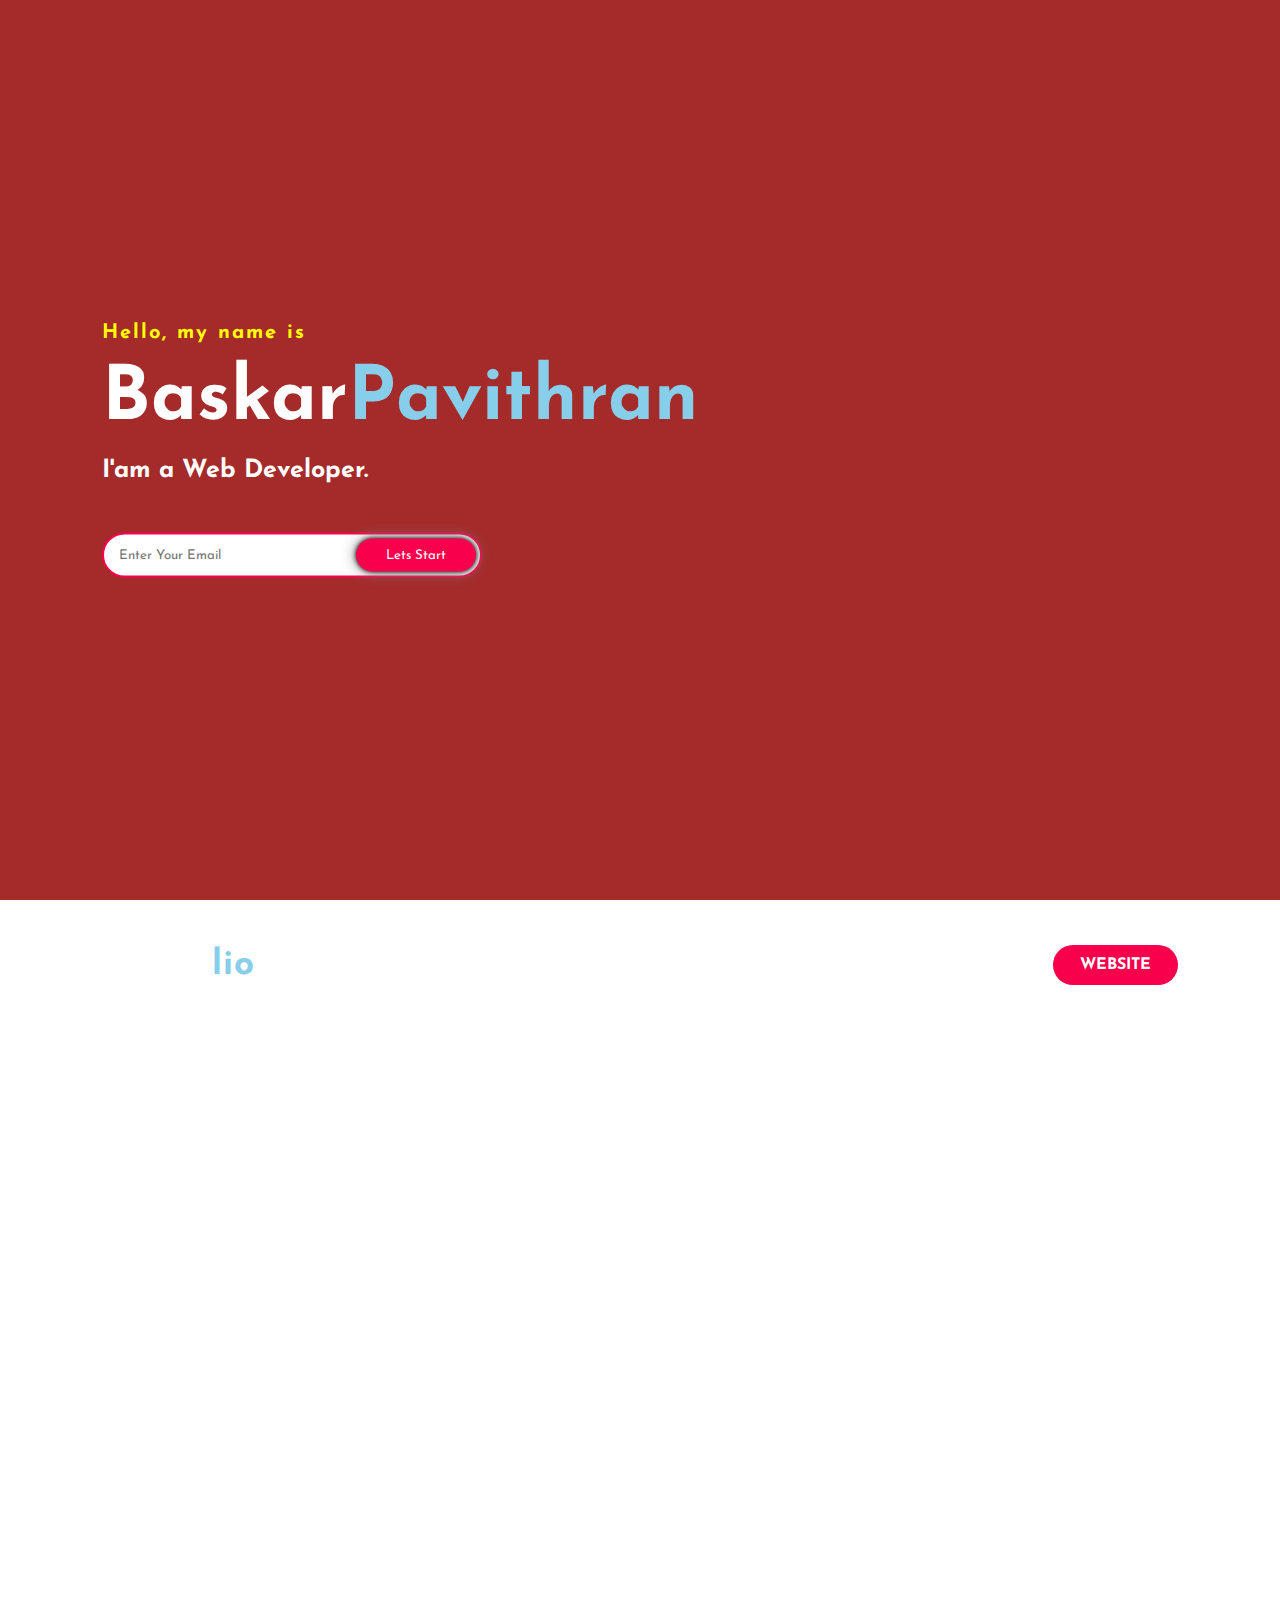
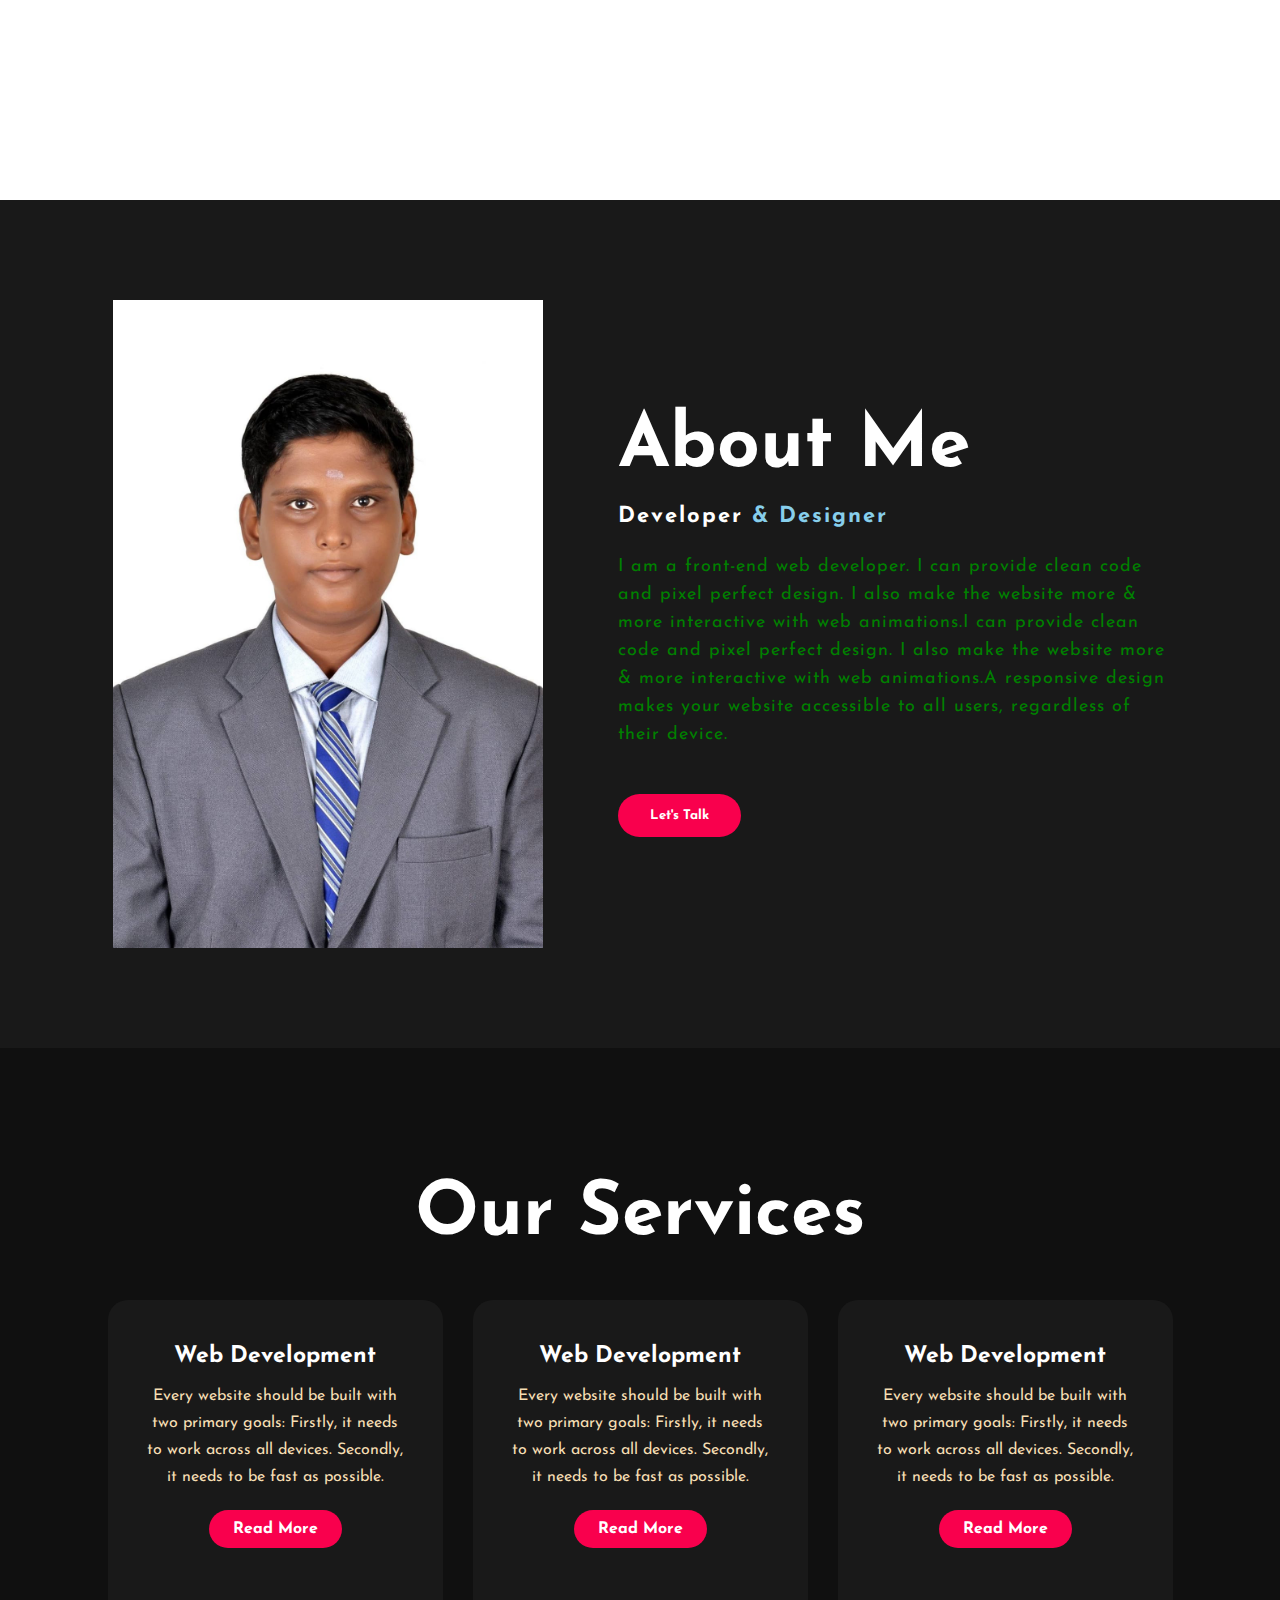
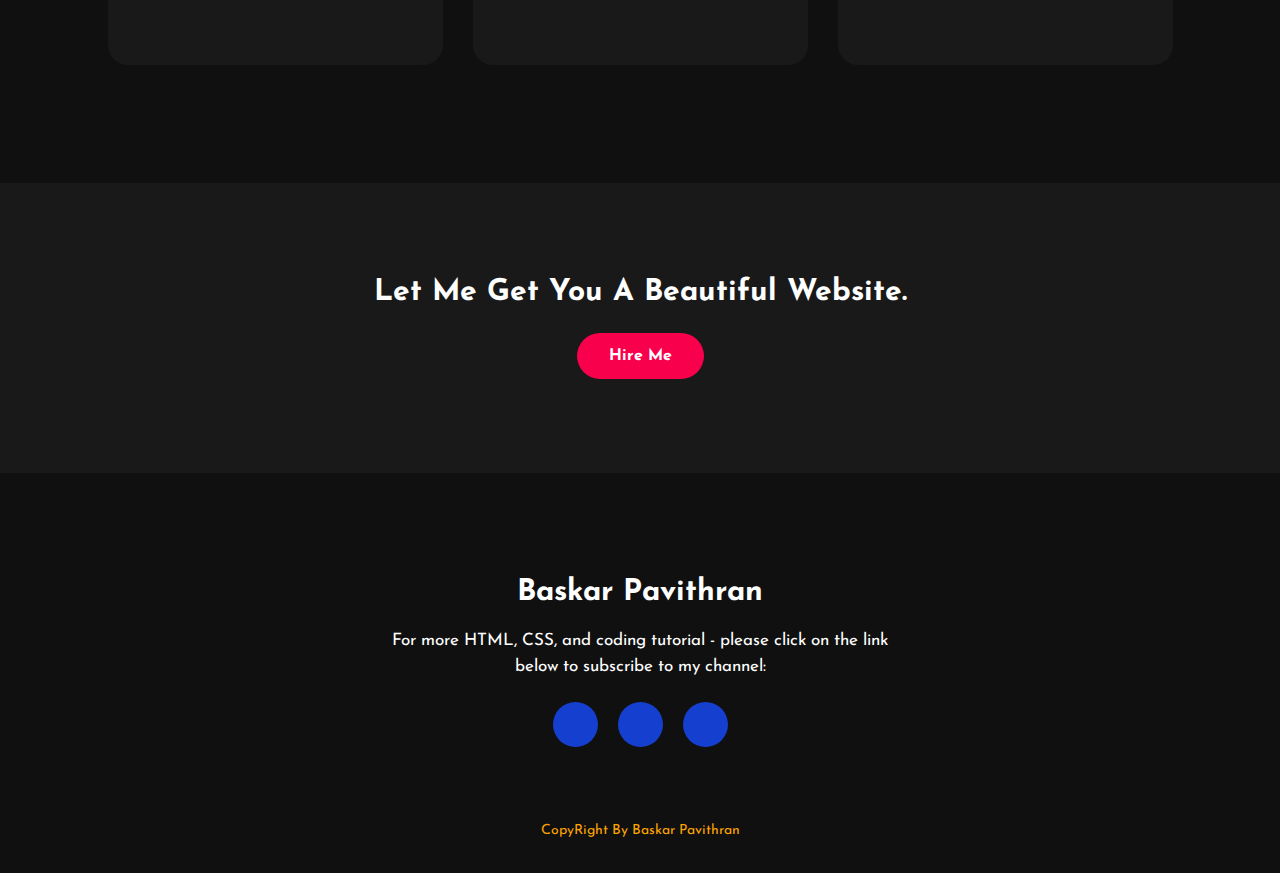
==== commit 4fe141c3: "Update index.html" ====
--- a/index.html
+++ b/index.html
@@ -13,10 +13,11 @@
 </head>
 <body>
 	<!----hero Section start---->
-	<div id="jack"></div>
+	<div id="jack">
 		  <div id="particles-js"></div>
                 <script type="text/javascript" src="particles.js"></script>
                 <script type="text/javascript" src="app.js"></script>
+			  </div>
 		
 	<div class="hero">
 		<nav>
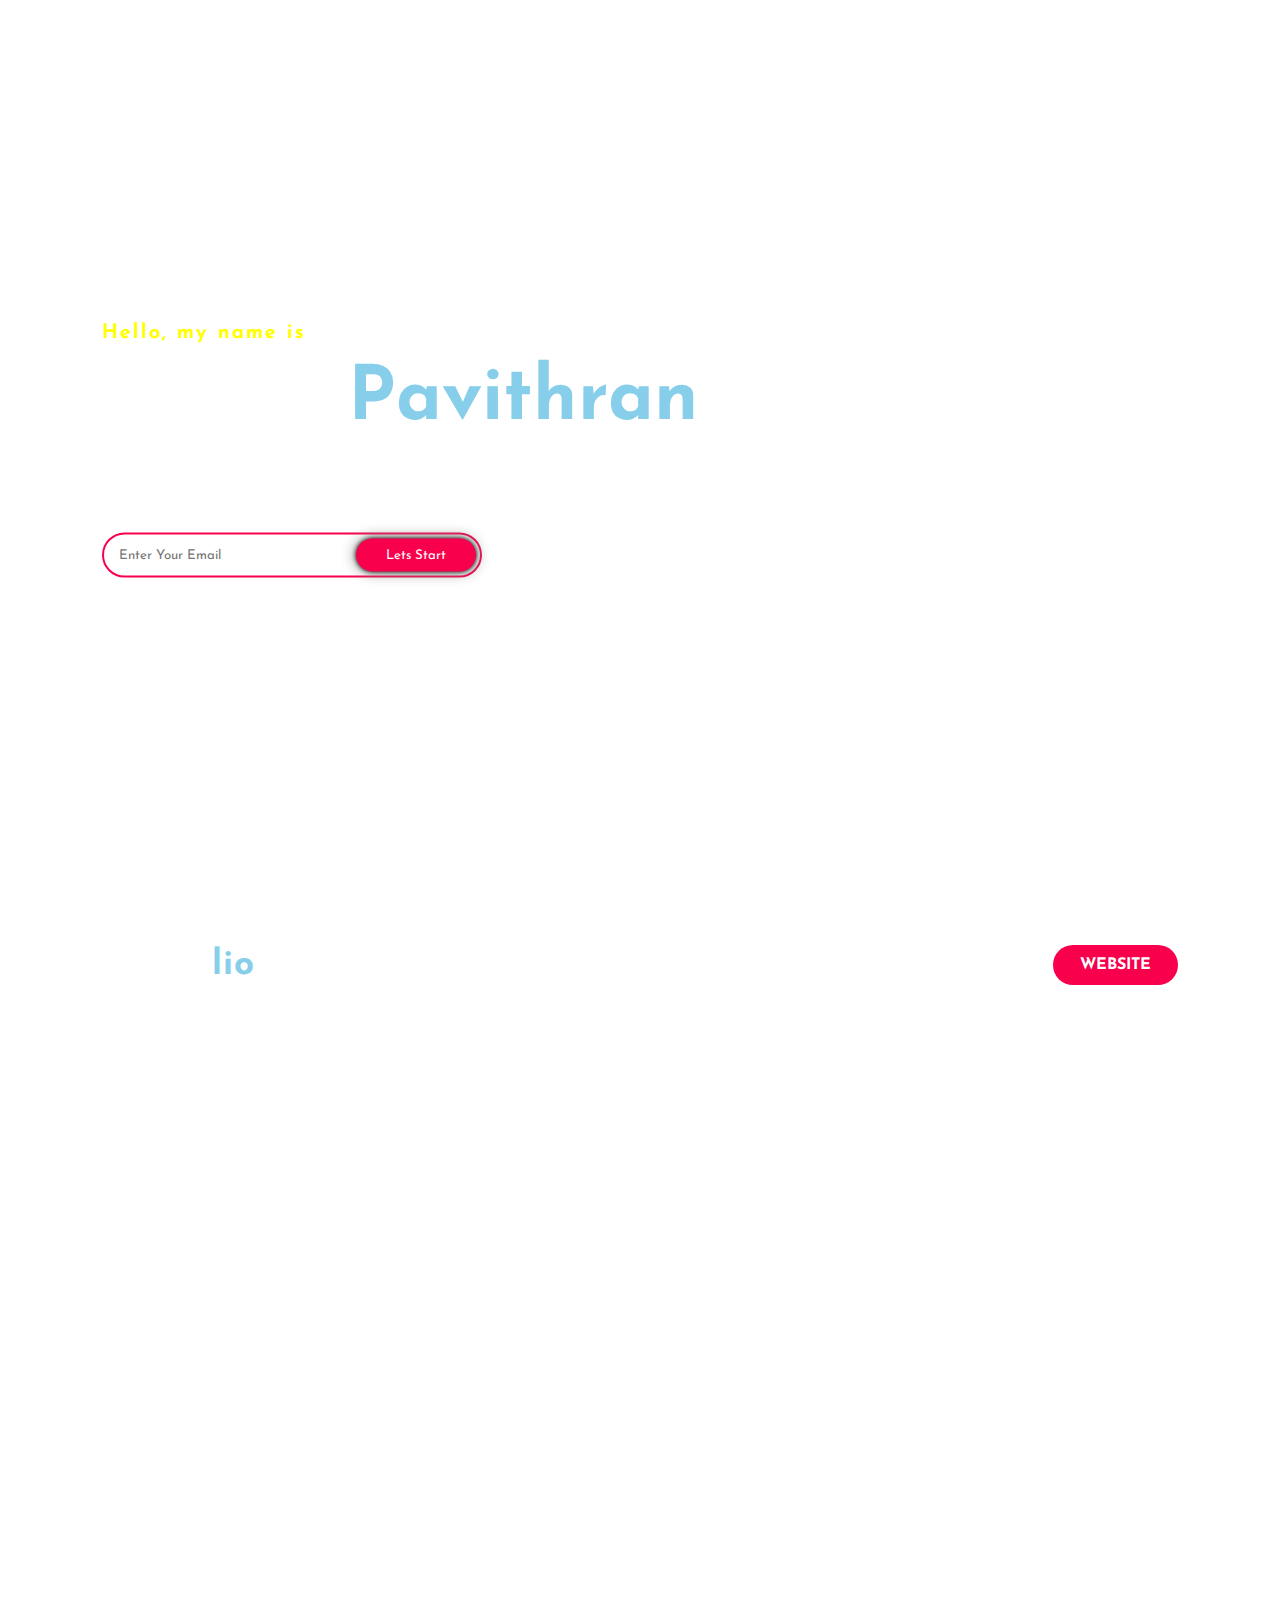
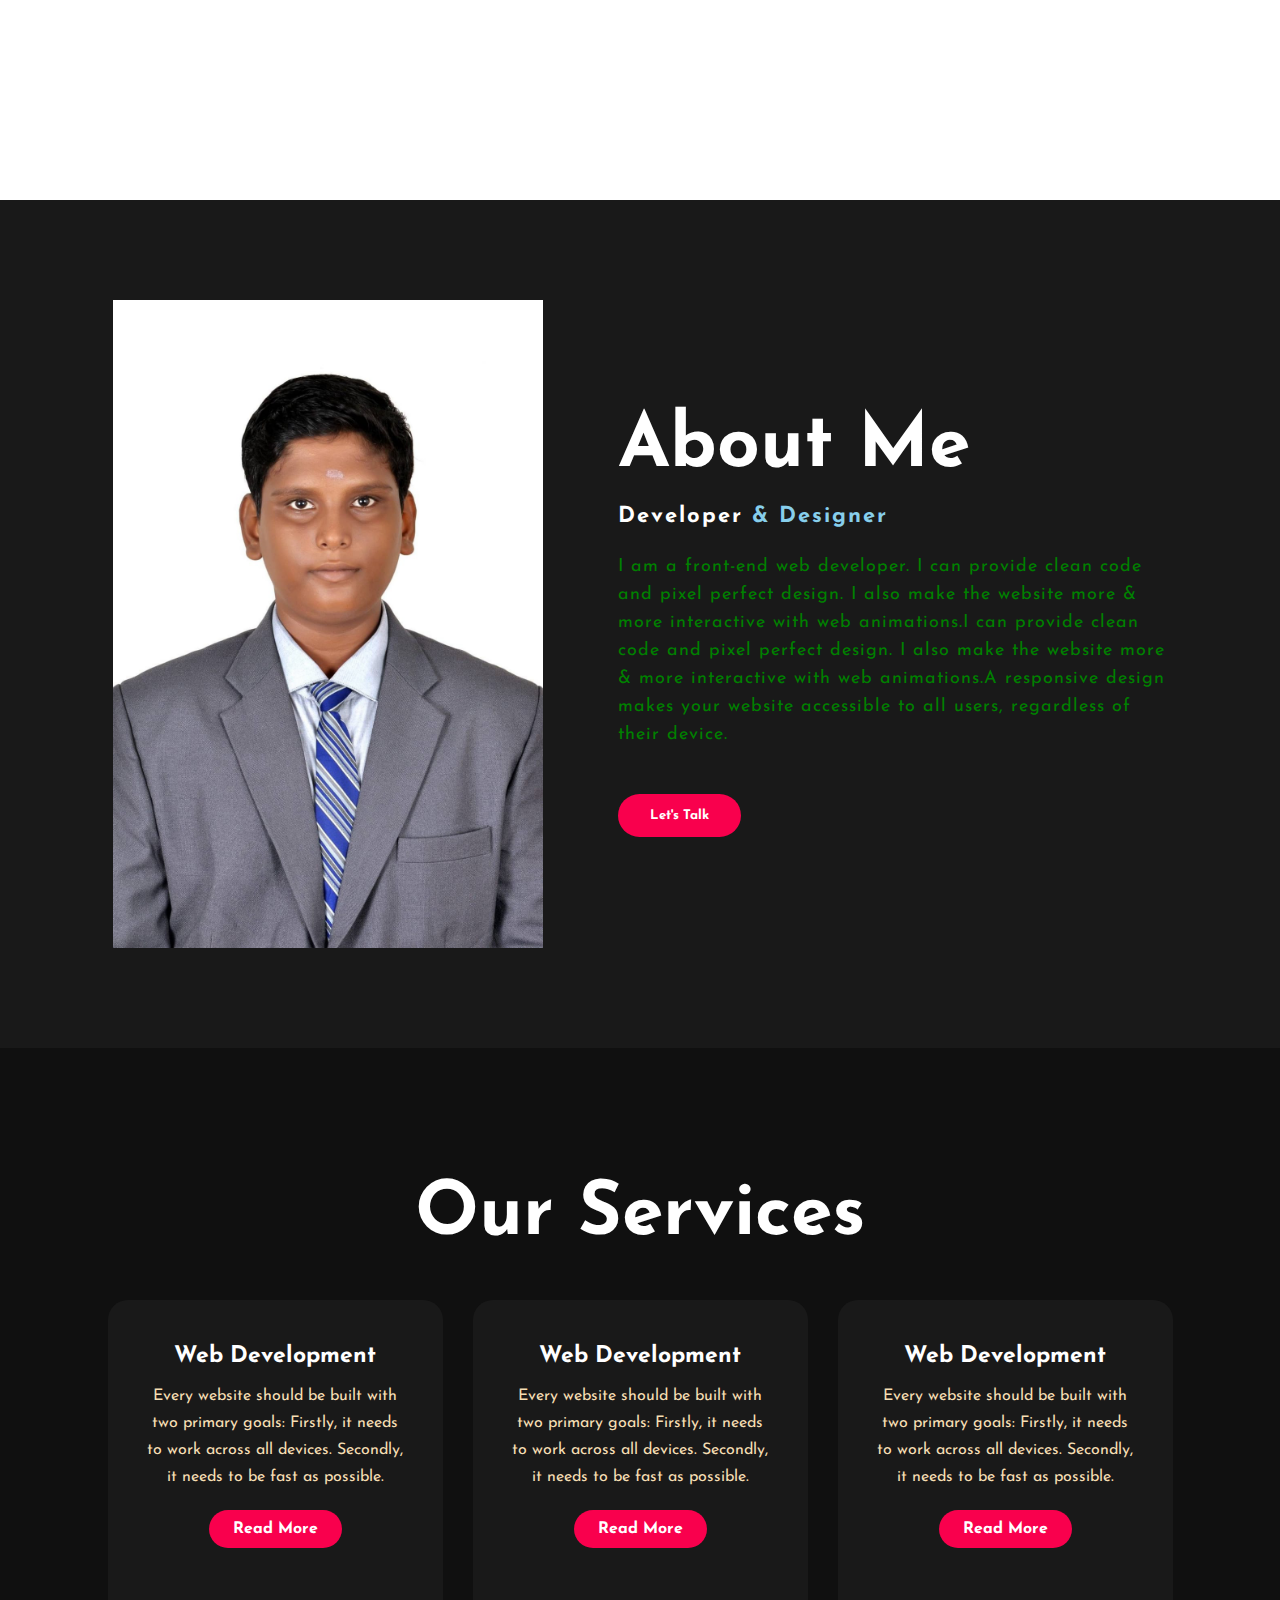
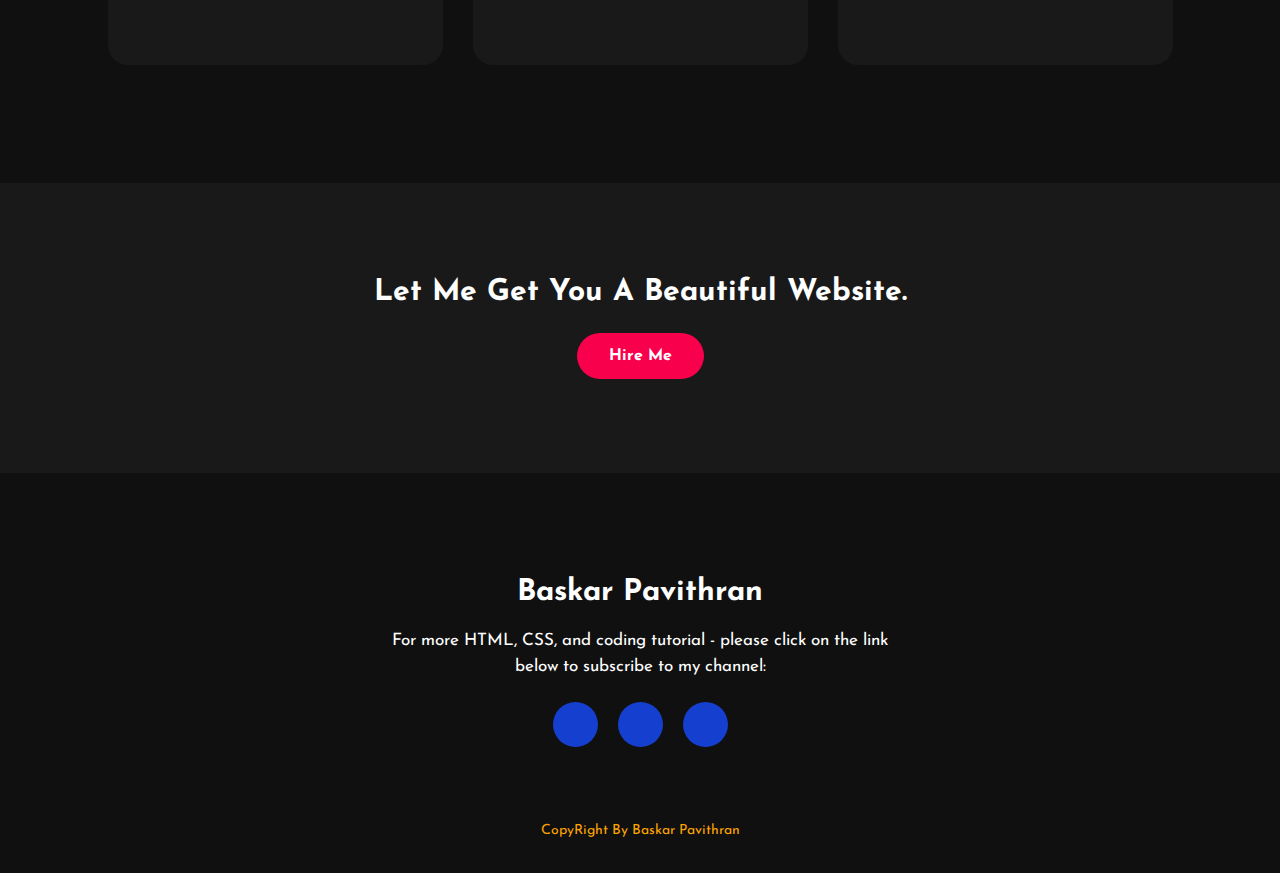
==== commit 69fdf82e: "Update index.html" ====
--- a/index.html
+++ b/index.html
@@ -14,7 +14,7 @@
 <body>
 	<!----hero Section start---->
 	<div id="jack">
-		  <div id="particles-js"></div>
+		  <div id="bg"></div>
                 <script type="text/javascript" src="particles.js"></script>
                 <script type="text/javascript" src="app.js"></script>
 			  </div>
